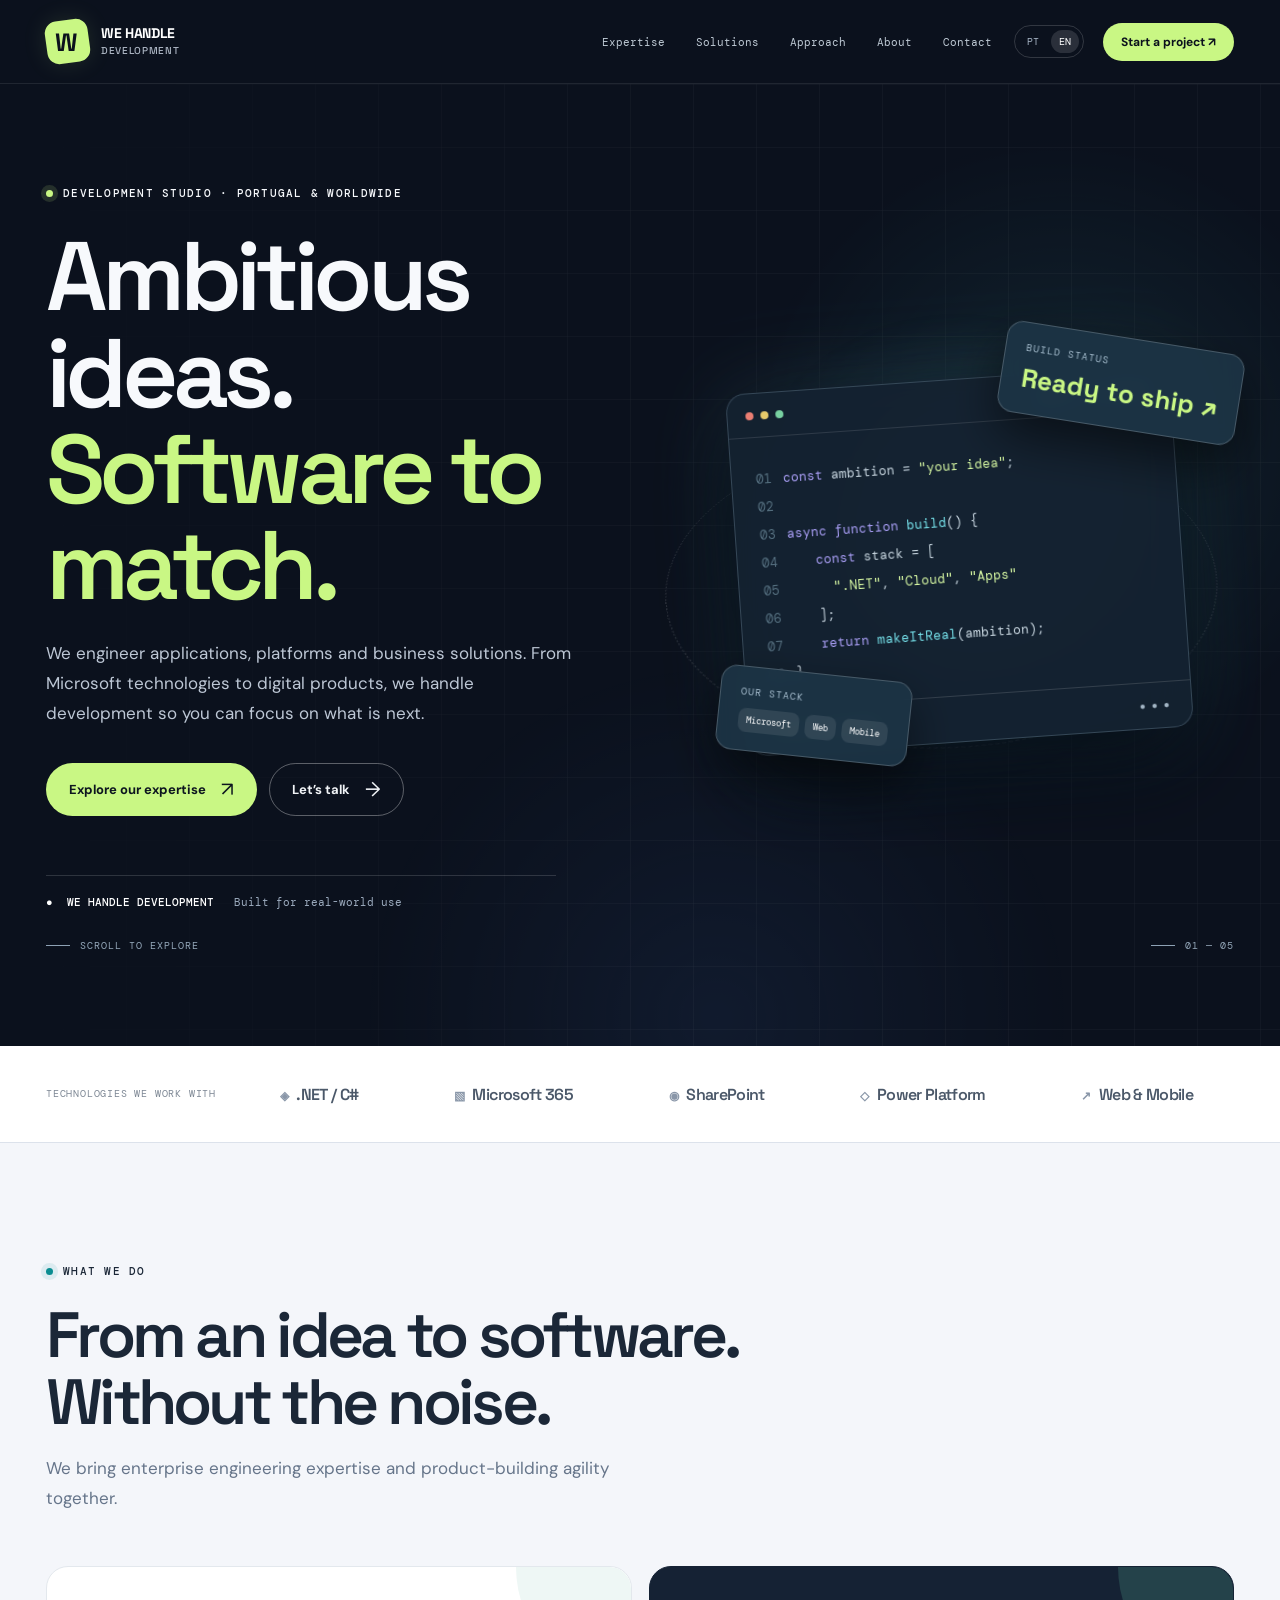
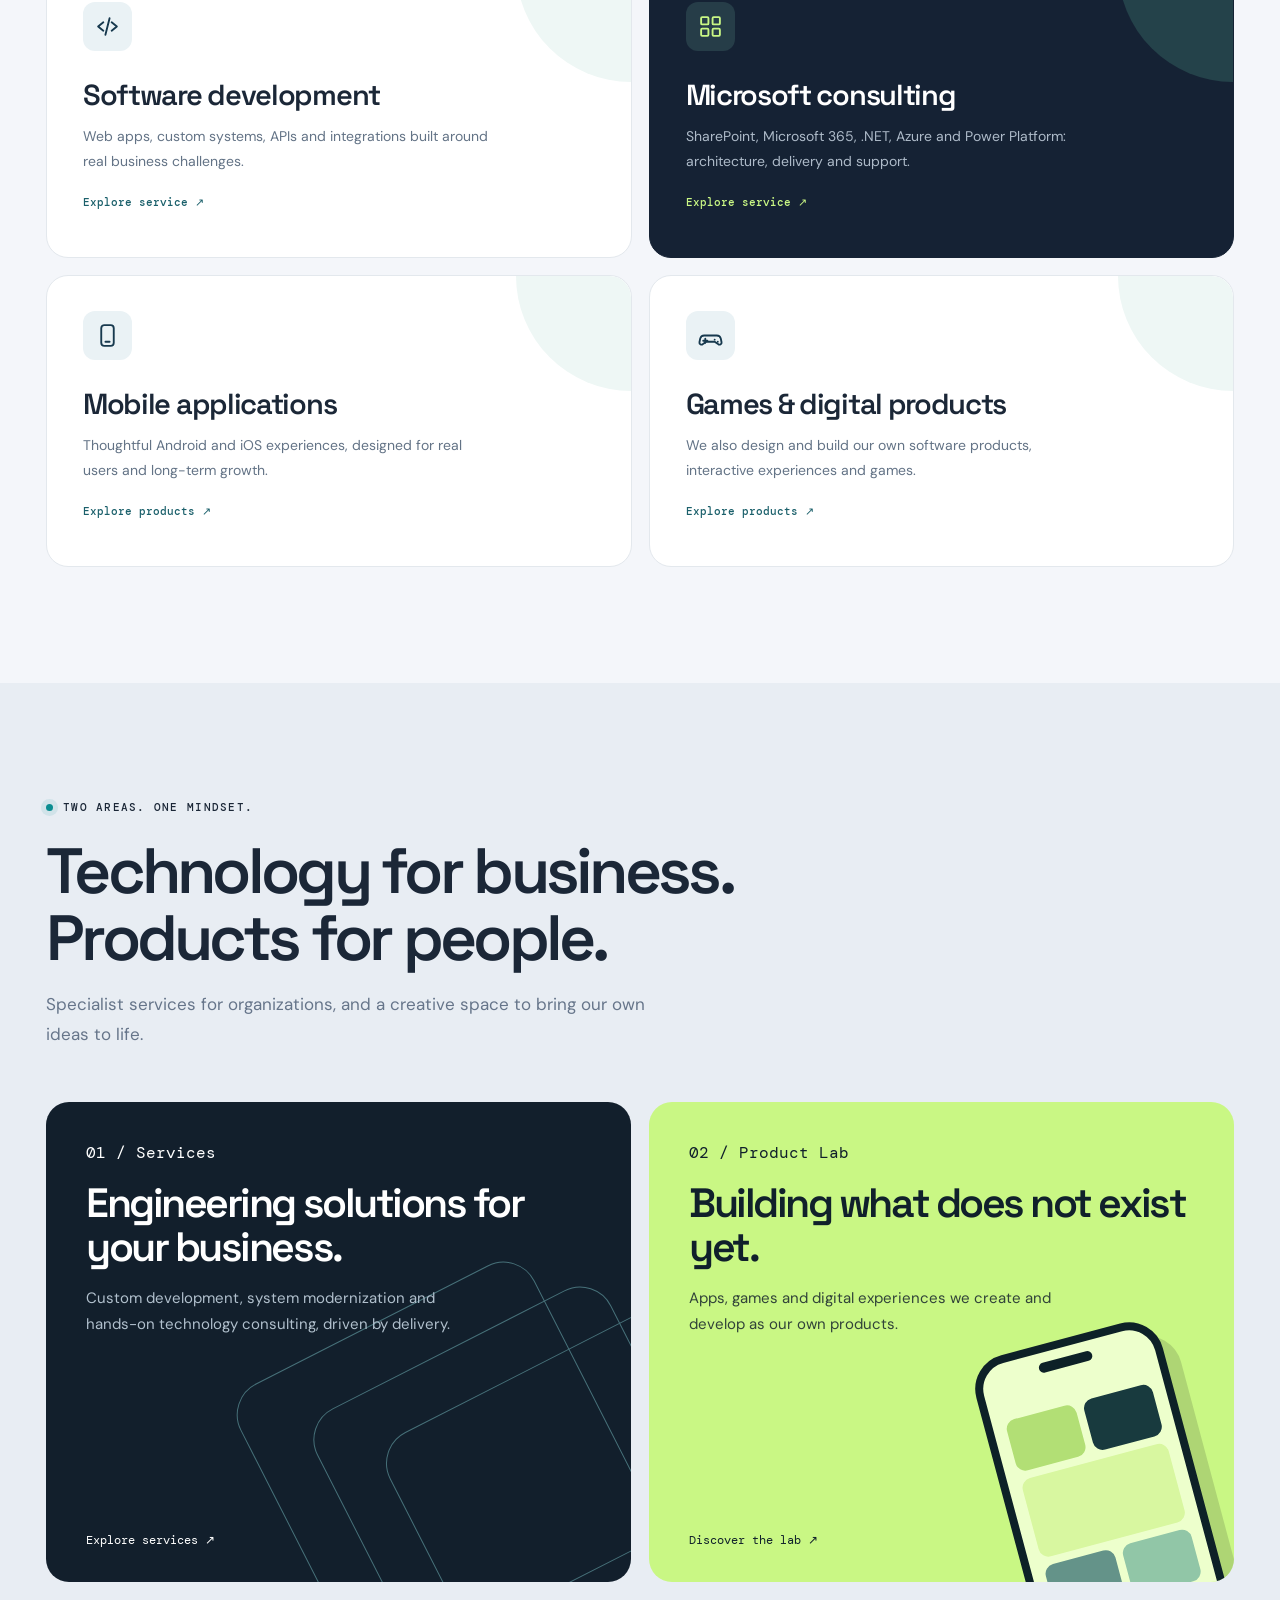
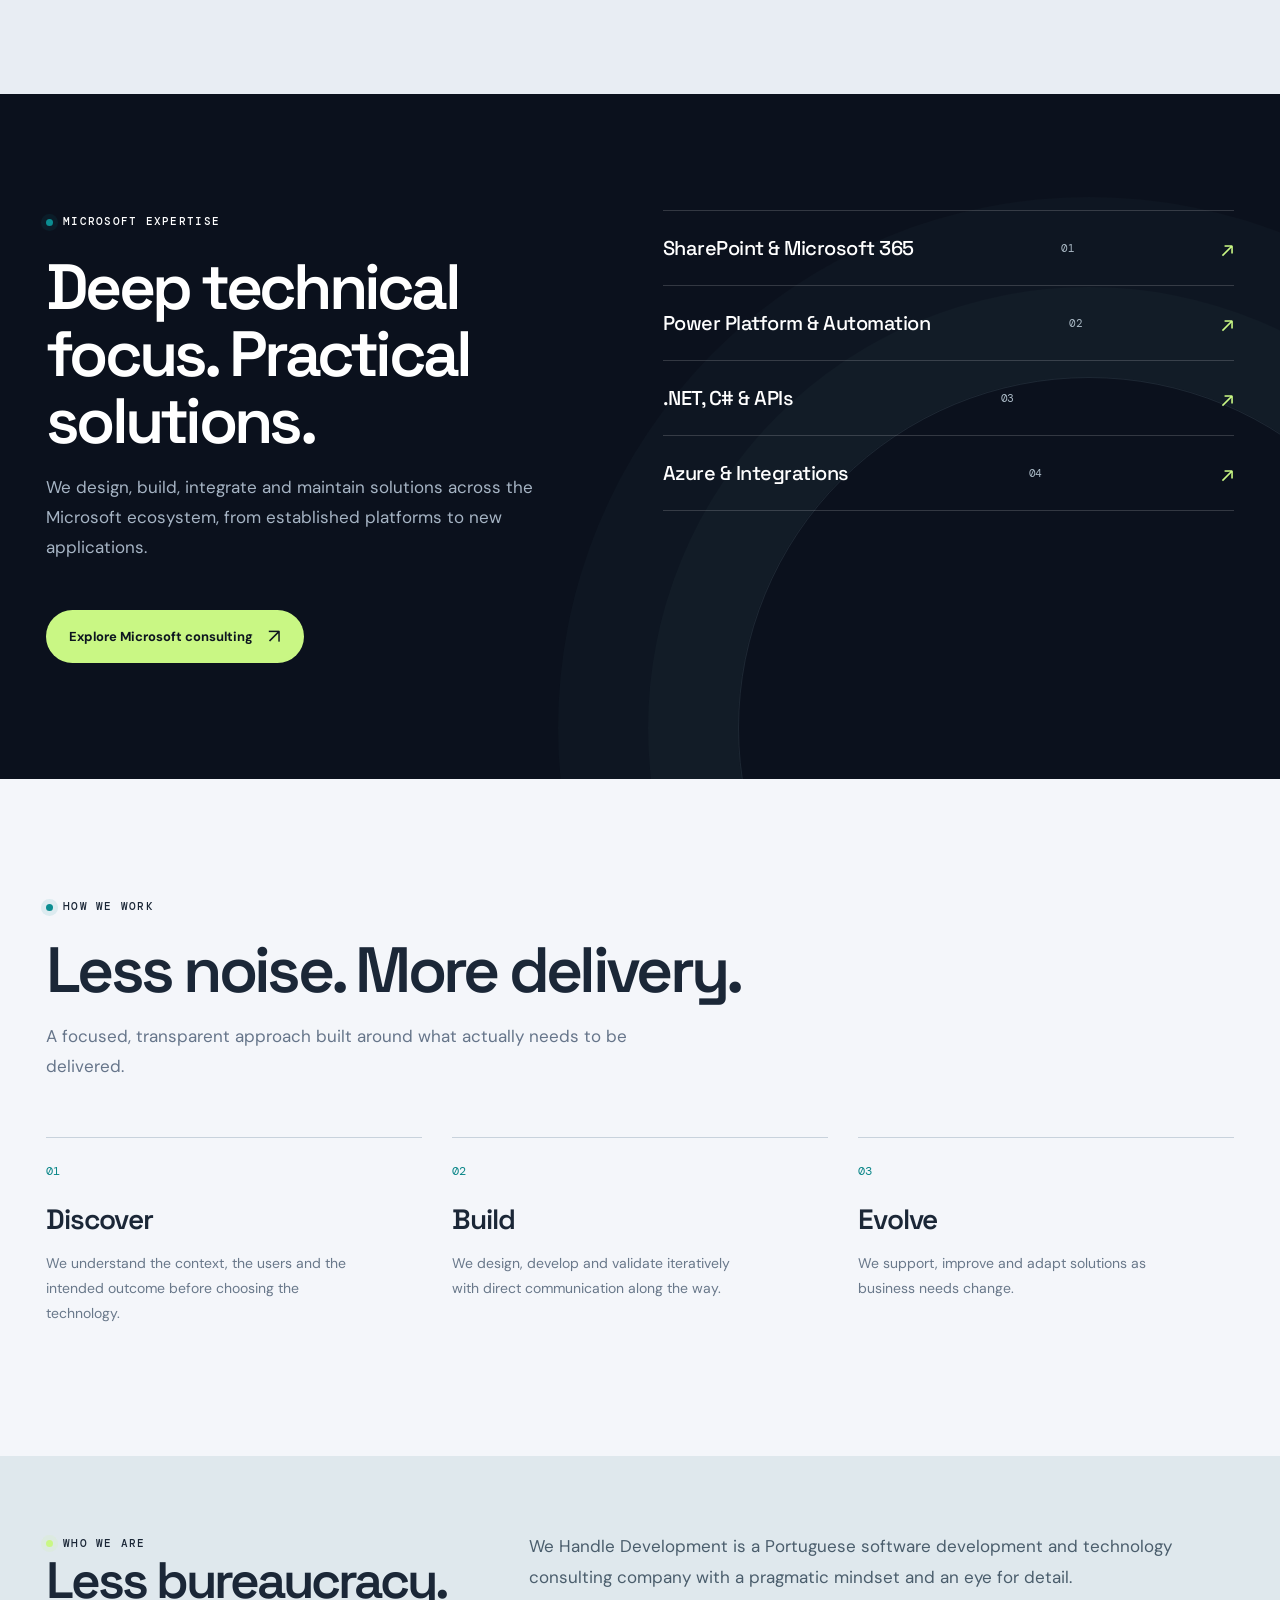
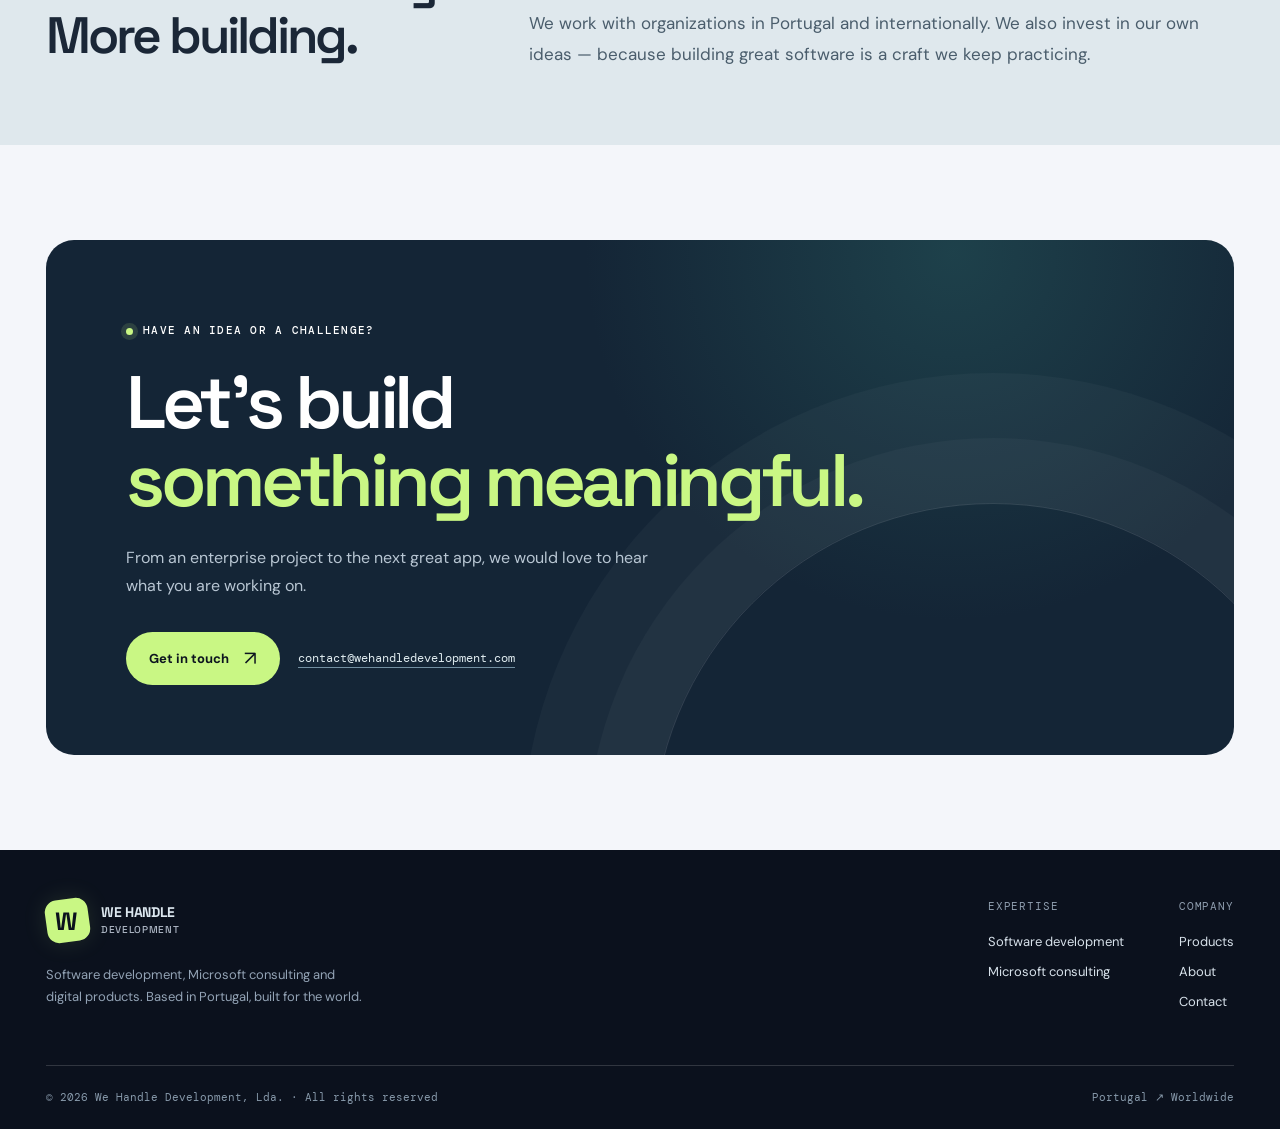
==== en/index.html @ 7e78a0d6 "Publish bilingual We Handle Development website — en/index.html" ====
<!doctype html><html lang="en"><head><meta charset="utf-8"><meta name="viewport" content="width=device-width,initial-scale=1"><meta name="theme-color" content="#0b111d"><meta name="description" content="Custom software development, Microsoft consulting, SharePoint, .NET, Power Platform, mobile applications and digital products. Based in Portugal, working internationally."><meta name="robots" content="index,follow"><title>We Handle Development | Software Engineering &amp; Microsoft Consulting</title><link rel="icon" type="image/svg+xml" href="../assets/img/favicon.svg"><link rel="stylesheet" href="../assets/css/site.css"><script type="application/ld+json">{"@context": "https://schema.org", "@type": "Organization", "name": "We Handle Development", "legalName": "WE HANDLE DEVELOPMENT, LDA", "description": "Software development, Microsoft consulting and digital products. Based in Portugal, built for the world.", "areaServed": ["Portugal", "International"], "knowsAbout": ["Software development", "Microsoft 365", "SharePoint", ".NET", "Power Platform", "Mobile apps"]}</script><script defer src="../assets/js/site.js"></script></head><body><a class="skip-link" href="#main">Skip to content</a><header class="topbar"><div class="wrap"><a class="logo" href="index.html" aria-label="We Handle Development home"><span class="logo-symbol"><b>W</b></span><span class="logo-text"><span>WE HANDLE</span><span>DEVELOPMENT</span></span></a><nav class="nav" id="primary-nav" data-nav aria-label="Main navigation"><a class="nav-link" href="index.html#services">Expertise</a><a class="nav-link" href="index.html#work">Solutions</a><a class="nav-link" href="index.html#approach">Approach</a><a class="nav-link" href="index.html#about">About</a><a class="nav-link" href="index.html#contact">Contact</a></nav><div class="nav-actions"><div class="language" aria-label="Language"><a href="../index.html" lang="pt" hreflang="pt-PT" >PT</a><a href="index.html" lang="en" hreflang="en" class="current" aria-current="page">EN</a></div><a class="nav-cta" href="index.html#contact">Start a project ↗</a><button type="button" class="menu-toggle" data-menu-toggle aria-controls="primary-nav" aria-expanded="false" aria-label="Open navigation"><svg width="20" height="20" viewBox="0 0 24 24" fill="none" stroke="currentColor" stroke-width="2"><path d="M4 7h16M4 12h16M4 17h16"/></svg></button></div></div></header><main id="main"><section class="hero"><div class="wrap"><div class="hero-grid"><div class="hero-copy" data-reveal><span class="eyebrow">Development studio · Portugal &amp; worldwide</span><h1 class="display">Ambitious ideas.<em>Software to match.</em></h1><p class="hero-subtitle">We engineer applications, platforms and business solutions. From Microsoft technologies to digital products, we handle development so you can focus on what is next.</p><div class="hero-actions"><a class="btn btn-primary" href="#services">Explore our expertise <span class="arrow-icon">↗</span></a><a class="btn btn-ghost" href="#contact">Let’s talk <span class="arrow-icon">→</span></a></div><div class="hero-note"><strong>● &nbsp;WE HANDLE DEVELOPMENT</strong><span>Built for real-world use</span></div></div><div class="orbit-art" aria-hidden="true"><div class="orb-ring"></div><div class="orb-ring two"></div><div class="code-panel"><div class="window-top"><i></i><i></i><i></i><span>build / in progress</span></div><div class="code-lines"><div><span class="line-num">01</span><span class="keyword">const</span> ambition = <span class="str">"your idea"</span>;</div><div><span class="line-num">02</span></div><div><span class="line-num">03</span><span class="keyword">async function</span> <span class="fn">build</span>() &#123;</div><div><span class="line-num">04</span><span class="indent"><span class="keyword">const</span> stack = [</span></div><div><span class="line-num">05</span><span class="indent">&nbsp;&nbsp;<span class="str">".NET"</span>, <span class="str">"Cloud"</span>, <span class="str">"Apps"</span></span></div><div><span class="line-num">06</span><span class="indent">];</span></div><div><span class="line-num">07</span><span class="indent"><span class="keyword">return</span> <span class="fn">makeItReal</span>(ambition);</span></div><div><span class="line-num">08</span>&#125;</div></div><div class="window-bottom"><span>Build successful</span><span>● ● ●</span></div></div><div class="floating top"><div class="float-title">BUILD STATUS</div><div class="float-number">Ready to ship ↗</div></div><div class="floating bottom"><div class="float-title">OUR STACK</div><div class="float-pills"><span>Microsoft</span><span>Web</span><span>Mobile</span></div></div></div></div><div class="scroll-hint"><span>SCROLL TO EXPLORE</span><span>01 — 05</span></div></div></section><div class="ticker"><div class="wrap"><span class="ticker-label">Technologies we work with</span><div class="ticker-items"><span class="ticker-item"><small>◈</small>.NET / C#</span><span class="ticker-item"><small>▧</small>Microsoft 365</span><span class="ticker-item"><small>◉</small>SharePoint</span><span class="ticker-item"><small>◇</small>Power Platform</span><span class="ticker-item"><small>↗</small>Web & Mobile</span></div></div></div><section class="section light" id="services"><div class="wrap"><div class="section-heading" data-reveal><span class="eyebrow">What we do</span><h2 class="display">From an idea to software.<br>Without the noise.</h2><p>We bring enterprise engineering expertise and product-building agility together.</p></div><div class="services-grid"><a class="service-card " data-reveal href="services/software-development/index.html"><div class="service-icon"><svg viewBox="0 0 24 24" aria-hidden="true"><polyline points="8 8 3 12 8 16"/><polyline points="16 8 21 12 16 16"/><line x1="14" y1="4" x2="10" y2="20"/></svg></div><h3>Software development</h3><p>Web apps, custom systems, APIs and integrations built around real business challenges.</p><span class="service-more">Explore service ↗</span></a><a class="service-card feature" data-reveal href="services/microsoft-consulting/index.html"><div class="service-icon"><svg viewBox="0 0 24 24" aria-hidden="true"><rect x="3" y="3" width="7" height="7" rx="1"/><rect x="14" y="3" width="7" height="7" rx="1"/><rect x="3" y="14" width="7" height="7" rx="1"/><rect x="14" y="14" width="7" height="7" rx="1"/></svg></div><h3>Microsoft consulting</h3><p>SharePoint, Microsoft 365, .NET, Azure and Power Platform: architecture, delivery and support.</p><span class="service-more">Explore service ↗</span></a><a class="service-card " data-reveal href="products/index.html"><div class="service-icon"><svg viewBox="0 0 24 24" aria-hidden="true"><rect x="6" y="2" width="12" height="20" rx="3"/><line x1="10" y1="18" x2="14" y2="18"/></svg></div><h3>Mobile applications</h3><p>Thoughtful Android and iOS experiences, designed for real users and long-term growth.</p><span class="service-more">Explore products ↗</span></a><a class="service-card " data-reveal href="products/index.html"><div class="service-icon"><svg viewBox="0 0 24 24" aria-hidden="true"><path d="M6 12h12a4 4 0 0 1 3.9 3l.7 3.5a2 2 0 0 1-3 2L16 18H8l-3.6 2.5a2 2 0 0 1-3-2L2.1 15A4 4 0 0 1 6 12Z"/><path d="M7 15v4M5 17h4M16 16h.01M19 18h.01"/></svg></div><h3>Games &amp; digital products</h3><p>We also design and build our own software products, interactive experiences and games.</p><span class="service-more">Explore products ↗</span></a></div></div></section><section class="split-section" id="work"><div class="wrap"><div class="section-heading" data-reveal><span class="eyebrow">Two areas. One mindset.</span><h2 class="display">Technology for business.<br>Products for people.</h2><p>Specialist services for organizations, and a creative space to bring our own ideas to life.</p></div><div class="split-grid"><div class="split-card consult" data-reveal><span class="small-label">01 / Services</span><h3>Engineering solutions for your business.</h3><p>Custom development, system modernization and hands-on technology consulting, driven by delivery.</p><div class="diagram-lines" aria-hidden="true"></div><a class="card-action" href="services/software-development/index.html">Explore services ↗</a></div><div class="split-card product" data-reveal><span class="small-label">02 / Product Lab</span><h3>Building what does not exist yet.</h3><p>Apps, games and digital experiences we create and develop as our own products.</p><div class="phone-mock" aria-hidden="true"><div class="phone-ui"><div></div><div></div><div></div><div></div><div></div></div></div><a class="card-action" href="products/index.html">Discover the lab ↗</a></div></div></div></section><section class="section microsoft"><div class="wrap"><div class="ms-grid"><div class="section-heading" data-reveal><span class="eyebrow">Microsoft expertise</span><h2 class="display">Deep technical focus. Practical solutions.</h2><p>We design, build, integrate and maintain solutions across the Microsoft ecosystem, from established platforms to new applications.</p><a class="btn btn-primary ms-button" href="services/microsoft-consulting/index.html">Explore Microsoft consulting <span class="arrow-icon">↗</span></a></div><div class="ms-stacks" data-reveal><div class="ms-stack"><div>SharePoint &amp; Microsoft 365</div><span>01</span></div><div class="ms-stack"><div>Power Platform &amp; Automation</div><span>02</span></div><div class="ms-stack"><div>.NET, C# &amp; APIs</div><span>03</span></div><div class="ms-stack"><div>Azure &amp; Integrations</div><span>04</span></div></div></div></div></section><section class="section light" id="approach"><div class="wrap"><div class="section-heading" data-reveal><span class="eyebrow">How we work</span><h2 class="display">Less noise. More delivery.</h2><p>A focused, transparent approach built around what actually needs to be delivered.</p></div><div class="process-grid"><div class="process-item" data-reveal><div class="num">01</div><h3>Discover</h3><p>We understand the context, the users and the intended outcome before choosing the technology.</p></div><div class="process-item" data-reveal><div class="num">02</div><h3>Build</h3><p>We design, develop and validate iteratively with direct communication along the way.</p></div><div class="process-item" data-reveal><div class="num">03</div><h3>Evolve</h3><p>We support, improve and adapt solutions as business needs change.</p></div></div></div></section><section class="about-band" id="about"><div class="wrap"><div class="about-grid"><div data-reveal><span class="eyebrow">Who we are</span><h2 class="display">Less bureaucracy.<br>More building.</h2></div><div data-reveal><p>We Handle Development is a Portuguese software development and technology consulting company with a pragmatic mindset and an eye for detail.</p><p>We work with organizations in Portugal and internationally. We also invest in our own ideas — because building great software is a craft we keep practicing.</p></div></div></div></section><section class="contact-section" id="contact"><div class="wrap"><div class="contact-panel" data-reveal><span class="eyebrow">Have an idea or a challenge?</span><h2 class="display">Let's build<br><em>something meaningful.</em></h2><p>From an enterprise project to the next great app, we would love to hear what you are working on.</p><div class="contact-actions"><a class="btn btn-primary" href="mailto:contact@wehandledevelopment.com?subject=We%20Handle%20Development%20-%20Project%20inquiry">Get in touch <span class="arrow-icon">↗</span></a><a class="email-link" href="mailto:contact@wehandledevelopment.com">contact@wehandledevelopment.com</a></div></div></div></section></main><footer><div class="wrap"><div class="footer-top"><div><a class="logo" href="index.html" aria-label="We Handle Development"><span class="logo-symbol"><b>W</b></span><span class="logo-text"><span>WE HANDLE</span><span>DEVELOPMENT</span></span></a><p>Software development, Microsoft consulting and digital products. Based in Portugal, built for the world.</p></div><div class="footer-links"><div><strong>Expertise</strong><a href="services/software-development/index.html">Software development</a><a href="services/microsoft-consulting/index.html">Microsoft consulting</a></div><div><strong>Company</strong><a href="products/index.html">Products</a><a href="index.html#about">About</a><a href="index.html#contact">Contact</a></div></div></div><div class="footer-bottom"><span>© <span data-current-year>2026</span> We Handle Development, Lda. · All rights reserved</span><span>Portugal ↗ Worldwide</span></div></div></footer></body></html>
---- assets/css/site.css ----
@import url('https://fonts.googleapis.com/css2?family=DM+Mono:wght@400;500&family=DM+Sans:wght@400;500;600;700&family=Space+Grotesk:wght@400;500;600;700&display=swap');
:root{--ink:#0b111d;--ink2:#121d2b;--white:#f7f9fc;--paper:#f4f6fa;--text:#1b2737;--muted:#66758a;--lime:#c9f784;--cyan:#70dfec;--border:#dce2eb;--max:1236px}
*{box-sizing:border-box}html{scroll-behavior:smooth;scroll-padding-top:88px}body{margin:0;font-family:'DM Sans',Arial,sans-serif;background:var(--paper);color:var(--text);-webkit-font-smoothing:antialiased}a{color:inherit;text-decoration:none}button{font:inherit}a:focus-visible,button:focus-visible{outline:3px solid #46b8ff;outline-offset:4px}::selection{background:#c9f784;color:#0b111d}.wrap{width:min(var(--max),calc(100% - 92px));margin:auto}.display{font-family:'Space Grotesk',Arial,sans-serif;letter-spacing:-.058em;font-weight:600}.mono,.eyebrow,.tag,.nav-link,.small-label{font-family:'DM Mono',monospace}.eyebrow{display:inline-flex;align-items:center;gap:10px;font-size:11px;font-weight:500;line-height:1.6;letter-spacing:.115em;text-transform:uppercase}.eyebrow::before{content:"";width:7px;height:7px;flex:none;background:var(--lime);border-radius:100%;box-shadow:0 0 0 5px #c9f78422}.section-heading .eyebrow::before,.light .eyebrow::before{background:#0b8d91;box-shadow:0 0 0 5px #0b8d911a}.section-heading{max-width:710px}.section-heading h2{font-size:clamp(38px,5vw,68px);line-height:1.05;margin:21px 0 18px}.section-heading p{line-height:1.75;color:var(--muted);font-size:17px;max-width:600px}.topbar{position:relative;z-index:50;background:var(--ink);color:#fff;border-bottom:1px solid #ffffff16}.topbar .wrap{height:83px;display:flex;align-items:center;justify-content:space-between;gap:22px}.logo{display:flex;align-items:center;gap:12px;flex-shrink:0}.logo-symbol{display:grid;place-items:center;width:43px;height:43px;background:var(--lime);color:var(--ink);border-radius:12px;transform:rotate(-8deg);font:700 25px 'Space Grotesk',sans-serif;letter-spacing:-.15em;padding-right:6px;box-shadow:0 0 24px #c9f7841e}.logo-symbol b{transform:rotate(8deg)}.logo-text{font-family:'Space Grotesk',sans-serif;font-size:14px;line-height:1.07;letter-spacing:-.025em;font-weight:700;display:flex;flex-direction:column}.logo-text span:last-child{color:#aab3c1;font-weight:500;letter-spacing:.065em;font-size:10px;margin-top:5px}.nav{display:flex;align-items:center;gap:31px;margin-left:auto}.nav-link{font-size:11px;color:#bec9d4;transition:color .2s}.nav-link:hover{color:#fff}.nav-actions{display:flex;align-items:center;gap:19px}.language{display:flex;align-items:center;gap:4px;border:1px solid #ffffff29;padding:4px;border-radius:100px;font:10px 'DM Mono',monospace}.language a{padding:5px 8px;border-radius:100px;color:#a8b6c7}.language a.current{background:#ffffff21;color:#fff}.nav-cta{padding:11px 18px;color:var(--ink);background:var(--lime);border-radius:100px;font-size:12px;font-weight:700;white-space:nowrap}.menu-toggle{display:none;background:transparent;border:1px solid #ffffff50;color:white;border-radius:9px;padding:9px 11px;cursor:pointer}.menu-toggle svg{display:block}.hero{position:relative;overflow:hidden;background:var(--ink);color:var(--white);min-height:660px;padding:91px 0 94px}.hero::before{content:"";position:absolute;inset:0;opacity:.34;pointer-events:none;background:radial-gradient(circle at 83% 38%,#368d9275,transparent 26%),radial-gradient(circle at 56% 97%,#28427194,transparent 30%)}.hero::after{content:"";position:absolute;inset:0;opacity:.09;background-image:linear-gradient(#ffffff55 1px,transparent 1px),linear-gradient(90deg,#ffffff55 1px,transparent 1px);background-size:63px 63px;mask-image:linear-gradient(90deg,transparent,black 52%)}.hero .wrap{position:relative;z-index:2}.hero-grid{display:grid;grid-template-columns:1.1fr .9fr;gap:42px;align-items:center}.hero-copy{padding-top:6px}.hero h1{font-size:clamp(60px,7.6vw,108px);line-height:.99;margin:26px 0 26px;max-width:800px}.hero h1 em{font-style:normal;color:var(--lime);display:block}.hero-subtitle{color:#bdc7d5;font-size:17px;max-width:530px;line-height:1.75;margin:0 0 34px}.hero-actions{display:flex;gap:12px;align-items:center;flex-wrap:wrap}.btn{display:inline-flex;justify-content:center;align-items:center;gap:15px;border-radius:50px;font-weight:700;font-size:13px;padding:17px 22px;transition:transform .25s,background .25s;border:1px solid transparent}.btn:hover{transform:translateY(-3px)}.btn-primary{background:var(--lime);color:#0d151f}.btn-primary:hover{background:#e0ffa9}.btn-ghost{border-color:#ffffff55;color:#f1f4f7}.btn-ghost:hover{background:#ffffff14}.btn-dark{background:var(--ink);color:white}.btn-outline{border-color:#d0d8e0}.arrow-icon{font-size:20px;line-height:0;font-weight:400}.hero-note{display:flex;gap:20px;align-items:center;margin-top:59px;padding-top:18px;border-top:1px solid #ffffff25;max-width:510px;color:#9eadc0;font:11px 'DM Mono',monospace;line-height:1.5}.hero-note strong{font-size:11px;color:white;font-weight:500}.orbit-art{height:500px;position:relative;perspective:800px}.orbit-art::before{content:"";position:absolute;width:480px;height:480px;border-radius:50%;left:0;top:15px;background:radial-gradient(circle at center,#2e657c4d,transparent 68%);filter:blur(8px)}.orb-ring{position:absolute;border:1px solid #ffffff25;border-radius:50%;width:400px;height:400px;top:48px;left:25px;transform:rotateX(57deg) rotate(22deg)}.orb-ring.two{width:530px;height:530px;left:-39px;top:-11px;border-style:dashed;border-color:#ffffff22;transform:rotateX(57deg) rotate(-22deg)}.code-panel{position:absolute;top:86px;left:19px;width:min(445px,95%);border-radius:19px;background:#142231eF;border:1px solid #80a0b44d;box-shadow:0 32px 90px #020a12d6,0 0 90px #4a7c884a;transform:rotate(-4deg);backdrop-filter:blur(18px);overflow:hidden}.window-top{display:flex;align-items:center;gap:7px;padding:15px 18px;border-bottom:1px solid #ffffff1d}.window-top i{display:block;width:8px;height:8px;border-radius:50%;background:#eb7e72}.window-top i:nth-child(2){background:#e6ca6b}.window-top i:nth-child(3){background:#78d1a1}.window-top span{margin-left:auto;font:10px 'DM Mono',monospace;color:#90a3b4}.code-lines{font:13px/2.15 'DM Mono',monospace;padding:28px 24px 19px;color:#c8d6e0}.code-lines .line-num{color:#557080;display:inline-block;width:27px}.code-lines .keyword{color:#aa9ff7}.code-lines .str{color:#d7f8a3}.code-lines .fn{color:#75e0e9}.code-lines .indent{padding-left:27px}.window-bottom{display:flex;justify-content:space-between;align-items:center;border-top:1px solid #ffffff22;padding:16px 22px;font:10px 'DM Mono',monospace;color:#a2b5c4}.window-bottom span:first-child{color:#b6ef8b}.window-bottom span:first-child::before{content:"●";padding-right:8px}.floating{position:absolute;border:1px solid #ffffff31;background:#1c3445eb;box-shadow:0 22px 50px #0008;backdrop-filter:blur(10px);color:white;border-radius:16px}.floating.top{right:-7px;top:44px;padding:18px 20px;transform:rotate(9deg)}.floating.bottom{left:0;bottom:35px;padding:18px 20px;transform:rotate(6deg)}.float-title{font:10px 'DM Mono',monospace;color:#a4bbcc;text-transform:uppercase;letter-spacing:.1em}.float-number{font:700 26px 'Space Grotesk',sans-serif;margin-top:7px;white-space:nowrap}.floating.top .float-number{color:var(--lime)}.float-pills{display:flex;gap:6px;margin-top:10px}.float-pills span{font:9px 'DM Mono',monospace;padding:6px 8px;border-radius:8px;background:#ffffff17}.scroll-hint{display:flex;justify-content:space-between;align-items:center;font:10px 'DM Mono',monospace;color:#95a8ba;letter-spacing:.1em;margin-top:29px}.scroll-hint span{display:flex;align-items:center;gap:10px}.scroll-hint span:before{content:"";display:block;width:24px;height:1px;background:#8ea2b5}.ticker{border-bottom:1px solid var(--border);background:#fff}.ticker .wrap{display:flex;align-items:center;gap:23px;min-height:96px}.ticker-label{font:10px 'DM Mono',monospace;letter-spacing:.08em;color:#7e8895;text-transform:uppercase;max-width:170px;line-height:1.6}.ticker-items{display:flex;align-items:center;justify-content:space-around;flex:1;gap:14px;flex-wrap:wrap}.ticker-item{font:600 16px 'Space Grotesk',sans-serif;color:#4b5869;white-space:nowrap;letter-spacing:-.04em}.ticker-item small{color:#8996a8;margin-right:8px;font-family:'DM Mono',monospace;font-size:12px}.section{padding:116px 0}.section.light{background:var(--paper)}.services-grid{display:grid;grid-template-columns:repeat(2,minmax(0,1fr));gap:17px;margin-top:53px}.service-card{display:block;position:relative;padding:35px 36px 32px;min-height:292px;background:#fff;border:1px solid #e3e8ed;border-radius:22px;transition:transform .25s,border-color .25s,box-shadow .25s;overflow:hidden}.service-card:hover{transform:translateY(-6px);border-color:#a8c8c6;box-shadow:0 20px 40px #1c34410d}.service-card:before{content:"";position:absolute;top:0;right:0;width:115px;height:115px;border-radius:0 22px 0 120px;background:#eef7f5;transition:background .25s}.service-card:hover:before{background:#dff3db}.service-card .service-icon{position:relative;z-index:2;width:49px;height:49px;border-radius:12px;background:#eaf2f5;display:grid;place-items:center}.service-card .service-icon svg{width:25px;height:25px;stroke:#17394e;stroke-width:1.8;fill:none;stroke-linecap:round;stroke-linejoin:round}.service-card h3{position:relative;font:600 29px/1.18 'Space Grotesk',sans-serif;letter-spacing:-.045em;margin:27px 0 11px;max-width:330px}.service-card p{position:relative;font-size:14px;line-height:1.8;color:#637386;max-width:410px;margin:0 0 21px}.service-card .service-more{font:500 11px 'DM Mono',monospace;color:#1b606b;display:flex;align-items:center;gap:7px}.service-card.feature{background:#152234;color:white;border-color:#152234}.service-card.feature::before{background:#24424a}.service-card.feature .service-icon{background:#263d48}.service-card.feature .service-icon svg{stroke:var(--lime)}.service-card.feature p{color:#aebbc9}.service-card.feature .service-more{color:var(--lime)}.split-section{background:#e8edf3;padding:112px 0}.split-grid{display:grid;grid-template-columns:1fr 1fr;gap:18px;margin-top:52px}.split-card{overflow:hidden;min-height:480px;border-radius:23px;padding:40px;position:relative}.split-card h3{font:600 clamp(32px,3.2vw,45px)/1.09 'Space Grotesk',sans-serif;letter-spacing:-.06em;margin:18px 0 12px;position:relative;z-index:2}.split-card p{font-size:15px;line-height:1.75;max-width:390px;position:relative;z-index:2}.split-card .card-action{position:absolute;z-index:4;bottom:34px;left:40px;font:12px 'DM Mono',monospace;display:flex;gap:12px;align-items:center}.split-card.consult{background:#121f2c;color:white}.split-card.consult p{color:#b1c0cd}.split-card.product{background:#c9f784;color:#10202b}.split-card.product p{color:#314339}.diagram-lines{position:absolute;bottom:-70px;right:-55px;opacity:.64;width:330px;height:320px;border:1px solid #649ea4;border-radius:35px;transform:rotate(-27deg)}.diagram-lines::before,.diagram-lines::after{content:"";position:absolute;border:1px solid #649ea4;border-radius:35px;width:100%;height:100%;transform:translate(-58px,-58px)}.diagram-lines::after{transform:translate(53px,53px)}.phone-mock{position:absolute;width:193px;height:316px;bottom:-68px;right:36px;transform:rotate(-15deg);border:8px solid #0d2127;border-radius:35px;background:#edffcc;box-shadow:14px 18px 0 #819d5b61;overflow:hidden}.phone-mock::before{content:"";position:absolute;top:10px;left:60px;background:#0d2127;width:55px;height:10px;border-radius:20px}.phone-ui{display:grid;grid-template-columns:1fr 1fr;gap:8px;padding:57px 13px 13px}.phone-ui div{height:53px;border-radius:10px;background:#b2df75}.phone-ui div:nth-child(2){background:#183a3e}.phone-ui div:nth-child(3){background:#d8f7a0;grid-column:span 2;height:81px}.phone-ui div:nth-child(4){background:#649389}.phone-ui div:nth-child(5){background:#91c6a7}.microsoft{background:var(--ink);color:white;position:relative;overflow:hidden}.microsoft:before{content:"";position:absolute;right:-160px;bottom:-300px;width:700px;height:700px;border:1px solid #536e7740;border-radius:50%;box-shadow:0 0 0 90px #536e7710,0 0 0 180px #536e770d}.microsoft .wrap{position:relative}.ms-grid{display:grid;grid-template-columns:.95fr 1.05fr;gap:100px;align-items:start}.ms-grid .section-heading p{color:#a6b4c4}.ms-grid h2{margin-top:23px}.ms-stacks{border-top:1px solid #ffffff2a}.ms-stack{display:flex;align-items:center;justify-content:space-between;gap:15px;padding:23px 0;border-bottom:1px solid #ffffff2a;font:500 20px 'Space Grotesk',sans-serif;letter-spacing:-.025em}.ms-stack span{font:11px 'DM Mono',monospace;color:#aab9c5}.ms-stack::after{content:'↗';color:var(--lime);font:22px 'Space Grotesk',sans-serif}.ms-button{margin-top:30px}.process-grid{display:grid;grid-template-columns:repeat(3,1fr);gap:30px;margin-top:55px}.process-item{border-top:1px solid #c8d2dc;padding-top:25px}.process-item .num{color:#0a8688;font:12px 'DM Mono',monospace}.process-item h3{font:600 28px 'Space Grotesk',sans-serif;letter-spacing:-.04em;margin:22px 0 11px}.process-item p{font-size:14px;color:#69788a;line-height:1.8;max-width:300px}.about-band{padding:75px 0;background:#dfe8ed}.about-grid{display:grid;grid-template-columns:.75fr 1.25fr;gap:60px;align-items:start}.about-grid h2{font-size:clamp(37px,4vw,57px);line-height:1.09;margin:0}.about-grid p{font-size:17px;color:#4a5d6c;line-height:1.8;margin:0}.about-grid p+p{margin-top:16px}.contact-section{background:var(--paper);padding:95px 0}.contact-panel{position:relative;overflow:hidden;padding:79px 80px 70px;background:#142536;border-radius:28px;color:white}.contact-panel::before{content:"";position:absolute;right:-10%;top:-75%;width:800px;height:800px;border-radius:50%;background:radial-gradient(circle,#2a646570,transparent 65%);pointer-events:none}.contact-panel::after{content:"";position:absolute;right:-100px;bottom:-430px;width:680px;height:680px;border:1px solid #ffffff20;border-radius:50%;box-shadow:0 0 0 65px #ffffff08,0 0 0 130px #ffffff08}.contact-panel>*{position:relative;z-index:2}.contact-panel h2{font-size:clamp(48px,5.8vw,75px);line-height:1.05;max-width:800px;margin:24px 0}.contact-panel h2 em{font-style:normal;color:var(--lime)}.contact-panel p{color:#b8c6d3;max-width:540px;line-height:1.75;font-size:16px}.contact-panel .contact-actions{display:flex;flex-wrap:wrap;gap:18px;align-items:center;margin-top:32px}.email-link{color:#e0ecf0;text-decoration:underline;text-underline-offset:5px;text-decoration-color:#728fa1;font:12px 'DM Mono',monospace;word-break:break-all}footer{background:#0b111d;color:#dce7ef;padding:49px 0 25px}.footer-top{display:flex;justify-content:space-between;align-items:start;gap:32px;border-bottom:1px solid #ffffff28;padding-bottom:44px}.footer-top p{max-width:325px;color:#93a3b5;line-height:1.7;font-size:13px;margin-top:22px}.footer-links{display:flex;gap:55px}.footer-links div{display:flex;flex-direction:column;gap:13px}.footer-links strong{font:11px 'DM Mono',monospace;color:#8f9eaf;text-transform:uppercase;letter-spacing:.08em;margin-bottom:7px}.footer-links a{font-size:13px;color:#d8e2eb}.footer-links a:hover{color:var(--lime)}.footer-bottom{padding-top:24px;display:flex;justify-content:space-between;gap:20px;font:11px 'DM Mono',monospace;color:#8799aa}.inner-hero{background:var(--ink);color:white;padding:101px 0 95px;position:relative;overflow:hidden}.inner-hero::before{content:"";width:740px;height:740px;position:absolute;right:-280px;top:-280px;background:radial-gradient(circle,#2f67754e,transparent 65%)}.inner-hero .wrap{position:relative}.inner-hero h1{font-size:clamp(54px,6vw,83px);line-height:1.05;margin:25px 0 20px;max-width:940px}.inner-hero h1 em{font-style:normal;color:var(--lime)}.inner-hero p{max-width:730px;color:#b5c4d0;font-size:18px;line-height:1.8}.inner-hero .breadcrumb{font:11px 'DM Mono',monospace;color:#8299ab;display:flex;gap:12px}.inner-hero .breadcrumb a:hover{color:white}.detail-section{padding:110px 0}.detail-grid{display:grid;grid-template-columns:.75fr 1.25fr;gap:80px}.detail-grid h2{font-size:clamp(36px,4.1vw,58px);line-height:1.07;margin:22px 0}.detail-copy p{font-size:17px;color:#5a6a7a;line-height:1.8}.deliverables{display:grid;grid-template-columns:1fr 1fr;gap:16px;margin-top:35px}.deliverable{background:white;border:1px solid #e2e8ee;padding:28px;border-radius:16px}.deliverable h3{font:600 21px 'Space Grotesk',sans-serif;letter-spacing:-.04em}.deliverable p{font-size:13px;color:#617285;line-height:1.75}.deliverable .dnum{color:#168989;font:11px 'DM Mono',monospace}.product-page-grid{display:grid;grid-template-columns:1fr 1fr;gap:20px;margin-top:46px}.product-block{min-height:345px;border-radius:23px;background:#182d3a;color:white;padding:36px;position:relative;overflow:hidden}.product-block:nth-child(2){background:#c9f784;color:#17252b}.product-block .label-pill{display:inline-flex;padding:9px 13px;border:1px solid currentColor;border-radius:100px;font:10px 'DM Mono',monospace;opacity:.8}.product-block h3{font:600 37px 'Space Grotesk',sans-serif;letter-spacing:-.05em;margin-top:51px;max-width:310px}.product-block p{font-size:14px;line-height:1.7;max-width:320px;opacity:.77}.product-block .decoration{position:absolute;right:-80px;bottom:-100px;width:300px;height:300px;border:1px solid currentColor;opacity:.2;border-radius:50%;box-shadow:0 0 0 45px currentColor,0 0 0 85px currentColor;mix-blend-mode:overlay}.note-card{background:white;border:1px solid #dce4ea;border-radius:15px;padding:23px 27px;margin-top:28px;color:#677889;font-size:13px;line-height:1.7}.skip-link{position:absolute;left:12px;top:-55px;background:var(--lime);color:var(--ink);padding:10px;z-index:100}.skip-link:focus{top:12px}[data-reveal]{opacity:1;transform:none}.js [data-reveal]{opacity:0;transform:translateY(23px);transition:opacity .65s ease,transform .65s ease}.js [data-reveal].revealed{opacity:1;transform:translateY(0)}@media(prefers-reduced-motion:reduce){html{scroll-behavior:auto}*,*:before,*:after{transition:none!important;animation:none!important}.js [data-reveal]{opacity:1;transform:none}}
@media(max-width:1100px){.nav{gap:16px}.nav-link{font-size:10px}.nav-actions{gap:11px}.hero-grid{grid-template-columns:1fr 0.86fr;gap:16px}.hero h1{font-size:clamp(60px,7vw,88px)}.orb-ring{left:-30px}.floating.top{right:-8px}.code-panel{left:0}.ms-grid{gap:58px}}
@media(max-width:850px){.wrap{width:min(var(--max),calc(100% - 48px))}.topbar .wrap{height:72px}.menu-toggle{display:block}.nav{position:absolute;top:72px;left:0;right:0;background:#142231;border-top:1px solid #ffffff24;padding:16px 24px 23px;display:none;flex-direction:column;align-items:stretch;gap:0}.nav.open{display:flex}.nav-link{padding:15px 0;font-size:12px;border-bottom:1px solid #ffffff16}.nav-actions{margin-left:auto}.nav-cta{display:none}.hero{padding:68px 0}.hero-grid{grid-template-columns:1fr}.hero-copy{max-width:690px}.hero h1{font-size:clamp(64px,9vw,94px)}.orbit-art{height:450px;max-width:560px;margin:0 auto;width:100%}.hero-note{margin-top:36px}.ticker .wrap{padding:24px 0;flex-direction:column;gap:13px}.ticker-label{text-align:center}.section{padding:80px 0}.split-section{padding:80px 0}.ms-grid,.detail-grid{grid-template-columns:1fr;gap:32px}.microsoft{padding:85px 0}.about-grid{grid-template-columns:1fr;gap:22px}.contact-panel{padding:58px 42px}.footer-links{gap:34px}}
@media(max-width:590px){.wrap{width:calc(100% - 36px)}.topbar .wrap{gap:8px}.logo-symbol{height:38px;width:38px}.logo-text{font-size:12px}.logo-text span:last-child{font-size:9px}.language{font-size:9px}.language a{padding:4px 7px}.hero{padding:59px 0 44px}.hero h1{font-size:clamp(52px,12vw,75px);line-height:1.02;margin:22px 0}.hero-subtitle{font-size:15px}.hero-actions .btn{width:100%}.hero-note{font-size:10px;flex-wrap:wrap;gap:6px 20px}.orbit-art{height:356px}.code-panel{top:49px;left:0;width:91%;transform:rotate(-3deg)}.code-lines{font-size:10px;line-height:2;padding:20px 13px}.floating.top{right:-5px;top:12px;padding:12px;transform:rotate(6deg)}.floating.bottom{bottom:0;left:4px;padding:12px}.float-number{font-size:19px}.orb-ring{width:270px;height:270px}.orb-ring.two{width:370px;height:370px}.scroll-hint{margin-top:10px}.ticker-items{justify-content:center;gap:12px 22px}.ticker-item{font-size:13px}.section{padding:70px 0}.section-heading h2{font-size:40px}.section-heading p{font-size:15px}.services-grid,.split-grid,.process-grid,.product-page-grid,.deliverables{grid-template-columns:1fr}.services-grid{margin-top:32px}.service-card{padding:29px;min-height:265px}.split-section{padding:70px 0}.split-grid{margin-top:30px}.split-card{min-height:405px;padding:31px}.split-card .card-action{left:31px}.phone-mock{right:8px;width:145px;height:265px}.microsoft{padding:70px 0}.ms-stack{font-size:16px}.process-grid{gap:18px;margin-top:35px}.process-item h3{margin:16px 0 6px}.about-band{padding:60px 0}.about-grid p{font-size:15px}.contact-section{padding:55px 0}.contact-panel{padding:44px 27px;border-radius:18px}.contact-panel h2{font-size:44px}.contact-panel .btn{width:100%}.footer-top,.footer-bottom{flex-direction:column}.footer-links{display:grid;grid-template-columns:1fr 1fr;gap:35px;width:100%}.inner-hero{padding:75px 0}.inner-hero h1{font-size:49px}.inner-hero p{font-size:16px}.detail-section{padding:69px 0}.product-block{min-height:310px}}
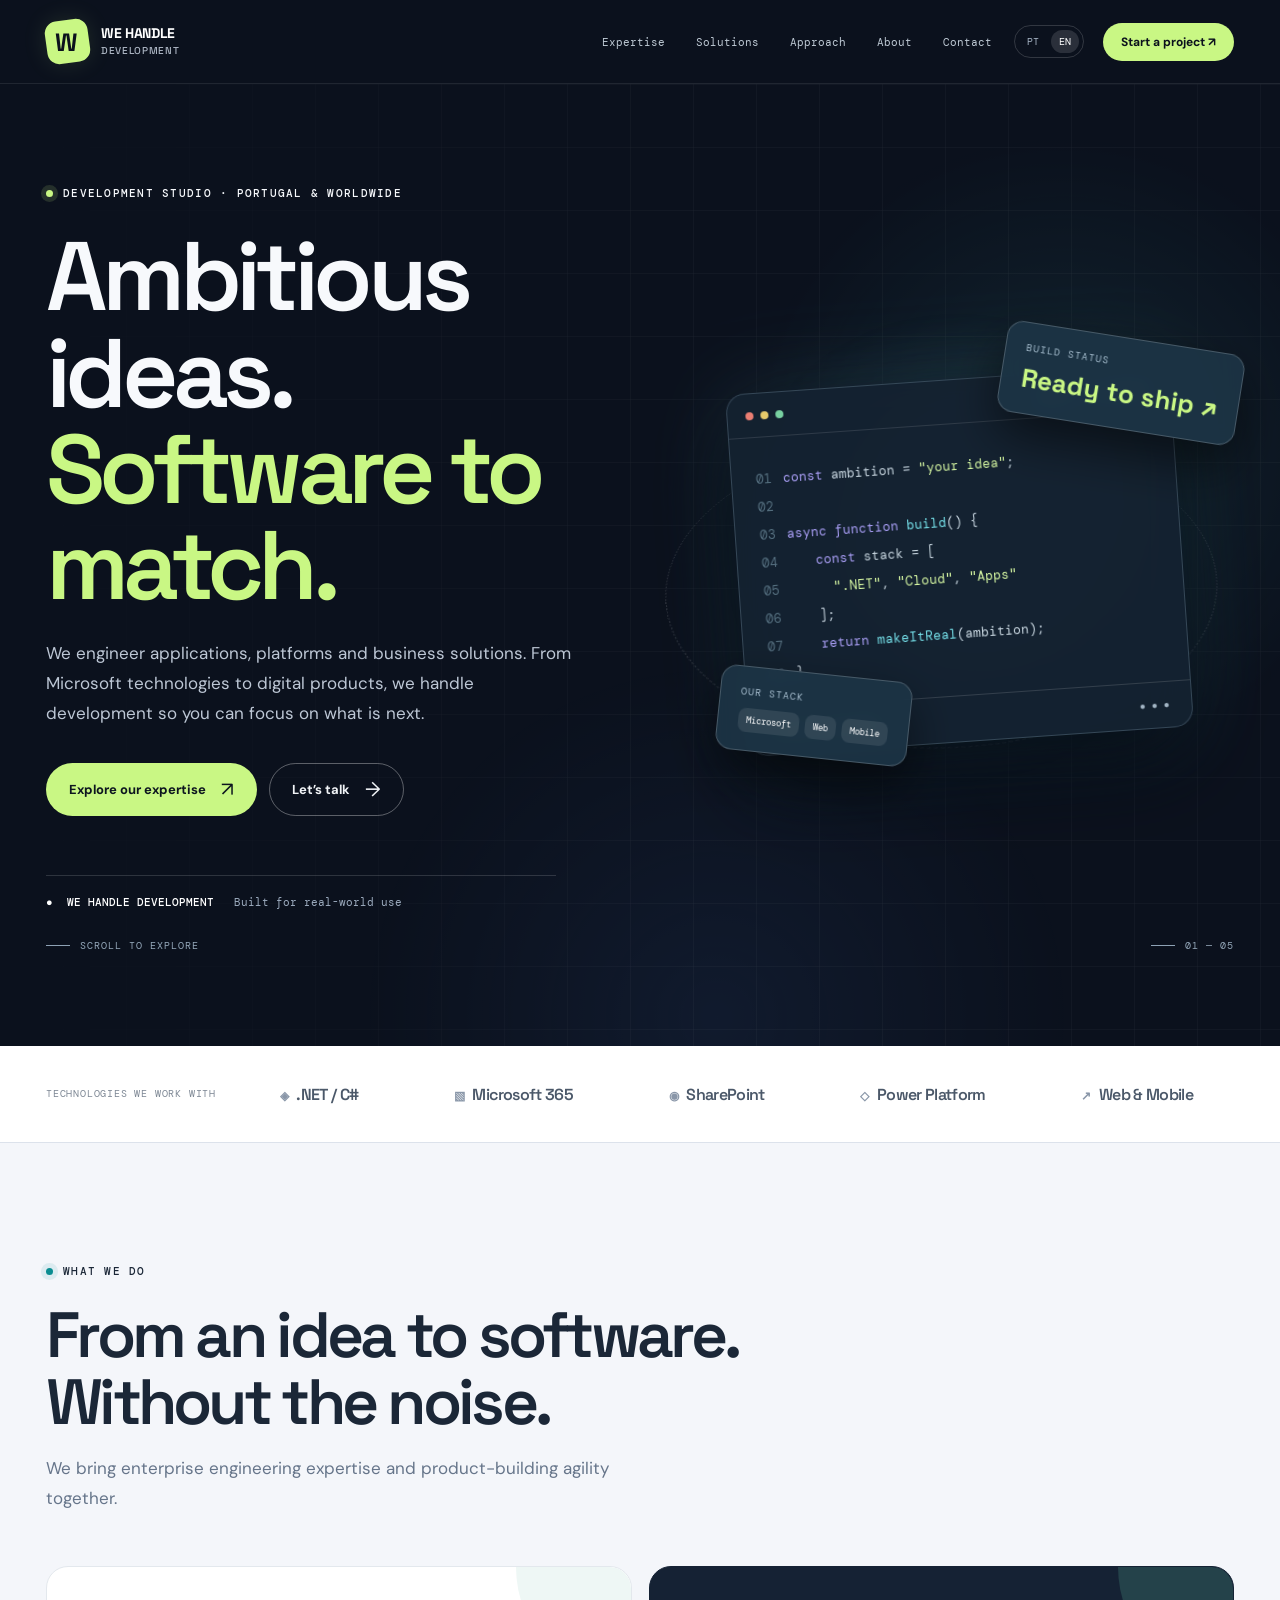
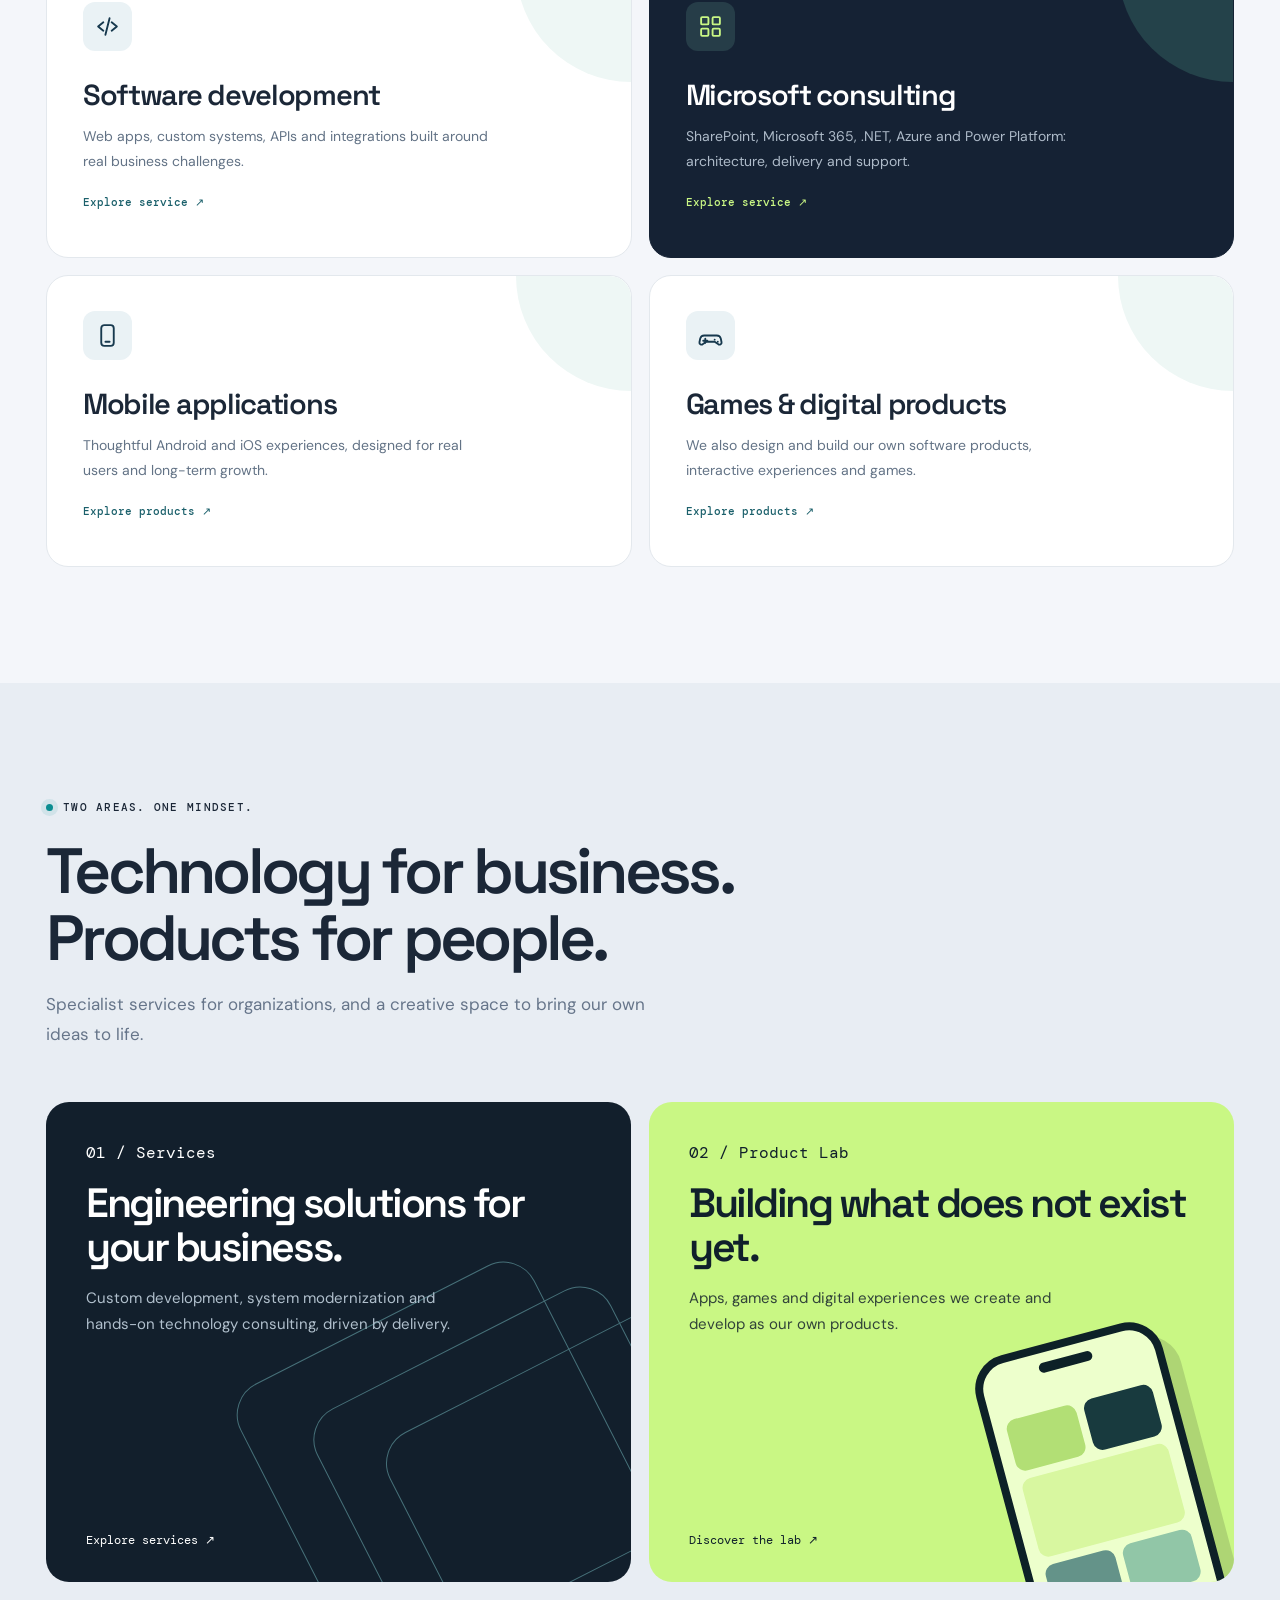
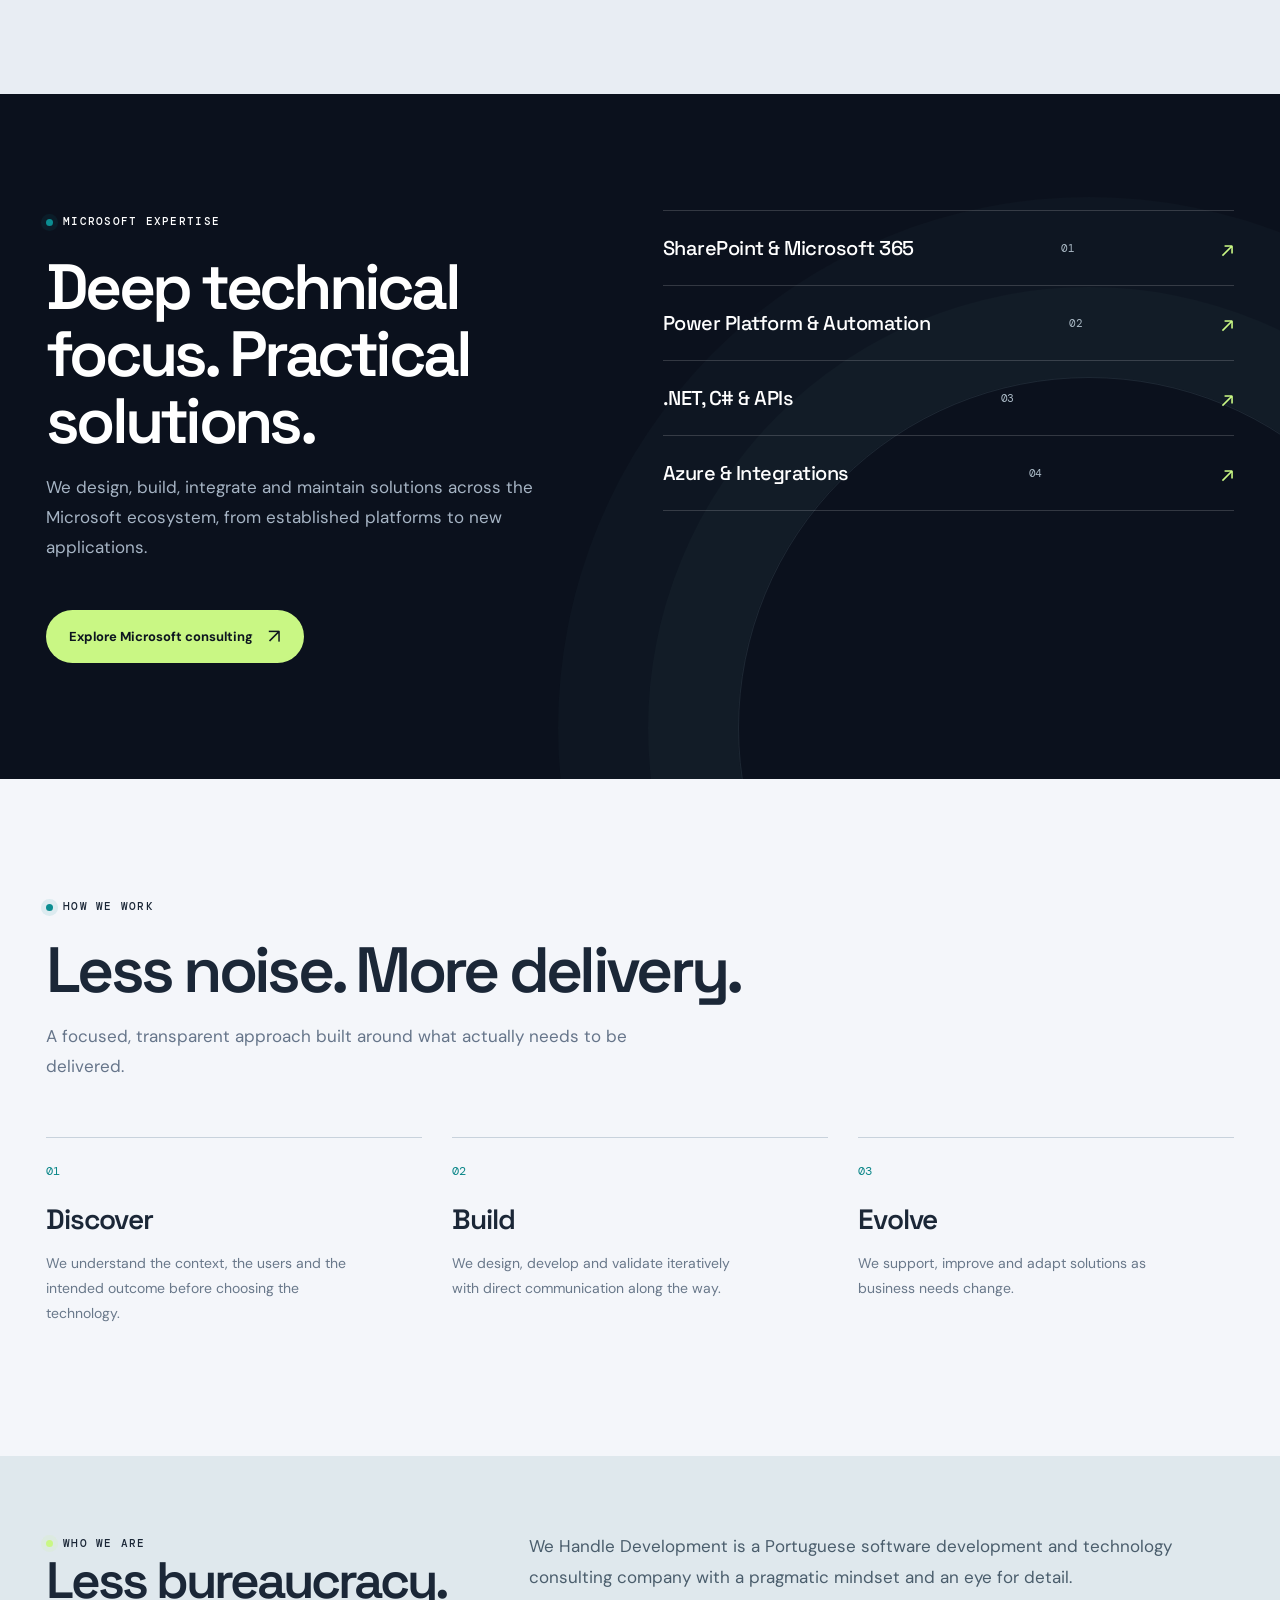
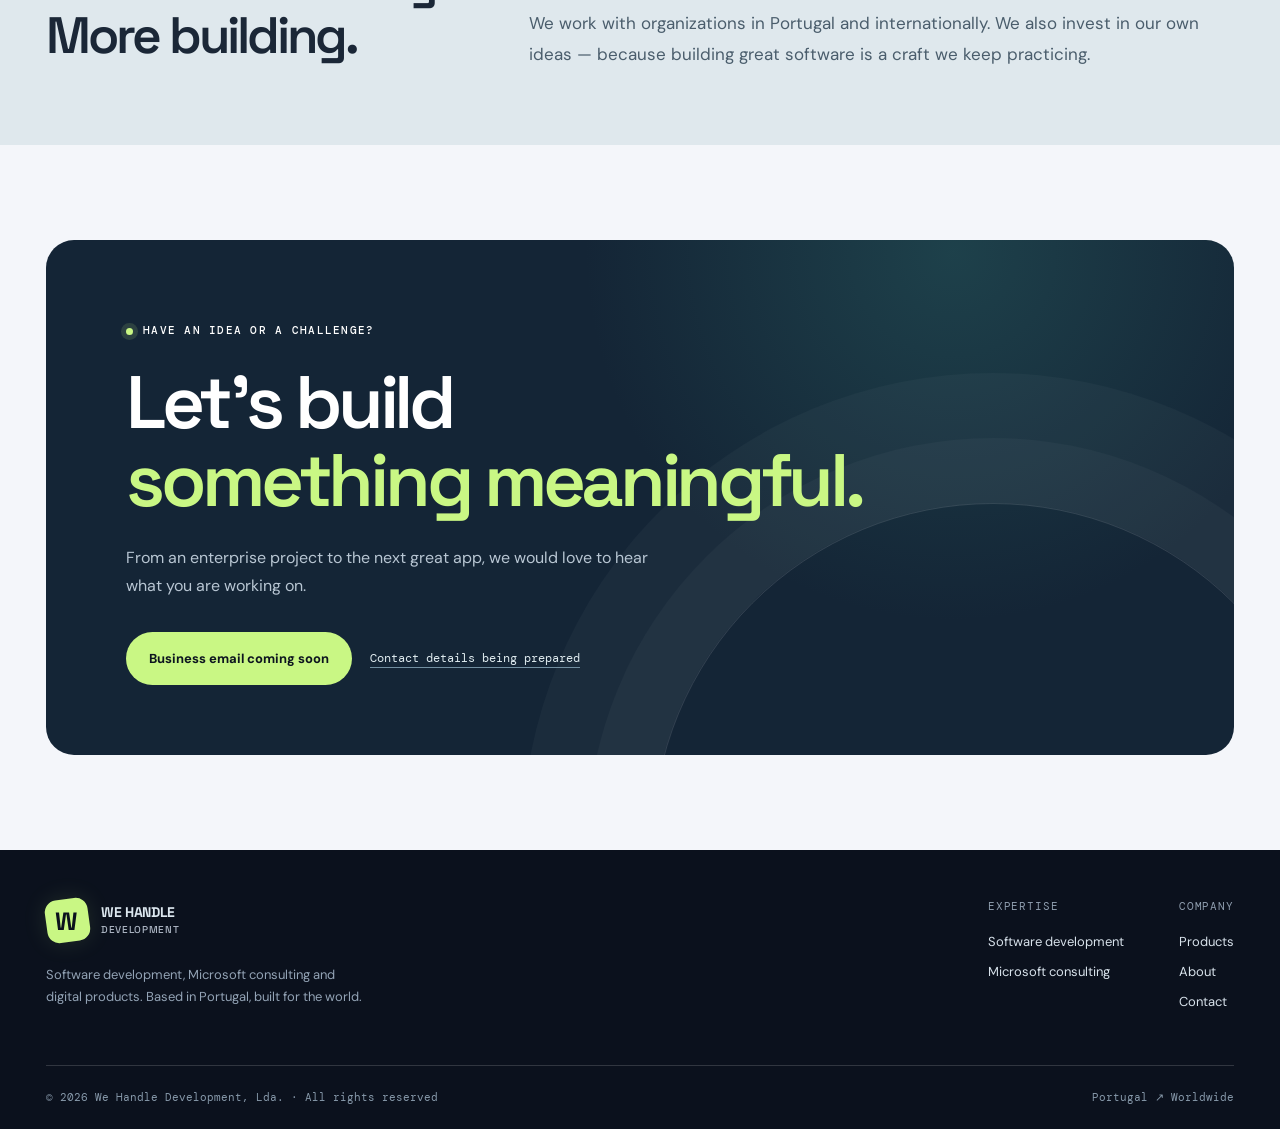
==== commit 33520cf7: "Mark contact details pending until business email is ready" ====
--- a/en/index.html
+++ b/en/index.html
@@ -1 +1 @@
-<!doctype html><html lang="en"><head><meta charset="utf-8"><meta name="viewport" content="width=device-width,initial-scale=1"><meta name="theme-color" content="#0b111d"><meta name="description" content="Custom software development, Microsoft consulting, SharePoint, .NET, Power Platform, mobile applications and digital products. Based in Portugal, working internationally."><meta name="robots" content="index,follow"><title>We Handle Development | Software Engineering &amp; Microsoft Consulting</title><link rel="icon" type="image/svg+xml" href="../assets/img/favicon.svg"><link rel="stylesheet" href="../assets/css/site.css"><script type="application/ld+json">{"@context": "https://schema.org", "@type": "Organization", "name": "We Handle Development", "legalName": "WE HANDLE DEVELOPMENT, LDA", "description": "Software development, Microsoft consulting and digital products. Based in Portugal, built for the world.", "areaServed": ["Portugal", "International"], "knowsAbout": ["Software development", "Microsoft 365", "SharePoint", ".NET", "Power Platform", "Mobile apps"]}</script><script defer src="../assets/js/site.js"></script></head><body><a class="skip-link" href="#main">Skip to content</a><header class="topbar"><div class="wrap"><a class="logo" href="index.html" aria-label="We Handle Development home"><span class="logo-symbol"><b>W</b></span><span class="logo-text"><span>WE HANDLE</span><span>DEVELOPMENT</span></span></a><nav class="nav" id="primary-nav" data-nav aria-label="Main navigation"><a class="nav-link" href="index.html#services">Expertise</a><a class="nav-link" href="index.html#work">Solutions</a><a class="nav-link" href="index.html#approach">Approach</a><a class="nav-link" href="index.html#about">About</a><a class="nav-link" href="index.html#contact">Contact</a></nav><div class="nav-actions"><div class="language" aria-label="Language"><a href="../index.html" lang="pt" hreflang="pt-PT" >PT</a><a href="index.html" lang="en" hreflang="en" class="current" aria-current="page">EN</a></div><a class="nav-cta" href="index.html#contact">Start a project ↗</a><button type="button" class="menu-toggle" data-menu-toggle aria-controls="primary-nav" aria-expanded="false" aria-label="Open navigation"><svg width="20" height="20" viewBox="0 0 24 24" fill="none" stroke="currentColor" stroke-width="2"><path d="M4 7h16M4 12h16M4 17h16"/></svg></button></div></div></header><main id="main"><section class="hero"><div class="wrap"><div class="hero-grid"><div class="hero-copy" data-reveal><span class="eyebrow">Development studio · Portugal &amp; worldwide</span><h1 class="display">Ambitious ideas.<em>Software to match.</em></h1><p class="hero-subtitle">We engineer applications, platforms and business solutions. From Microsoft technologies to digital products, we handle development so you can focus on what is next.</p><div class="hero-actions"><a class="btn btn-primary" href="#services">Explore our expertise <span class="arrow-icon">↗</span></a><a class="btn btn-ghost" href="#contact">Let’s talk <span class="arrow-icon">→</span></a></div><div class="hero-note"><strong>● &nbsp;WE HANDLE DEVELOPMENT</strong><span>Built for real-world use</span></div></div><div class="orbit-art" aria-hidden="true"><div class="orb-ring"></div><div class="orb-ring two"></div><div class="code-panel"><div class="window-top"><i></i><i></i><i></i><span>build / in progress</span></div><div class="code-lines"><div><span class="line-num">01</span><span class="keyword">const</span> ambition = <span class="str">"your idea"</span>;</div><div><span class="line-num">02</span></div><div><span class="line-num">03</span><span class="keyword">async function</span> <span class="fn">build</span>() &#123;</div><div><span class="line-num">04</span><span class="indent"><span class="keyword">const</span> stack = [</span></div><div><span class="line-num">05</span><span class="indent">&nbsp;&nbsp;<span class="str">".NET"</span>, <span class="str">"Cloud"</span>, <span class="str">"Apps"</span></span></div><div><span class="line-num">06</span><span class="indent">];</span></div><div><span class="line-num">07</span><span class="indent"><span class="keyword">return</span> <span class="fn">makeItReal</span>(ambition);</span></div><div><span class="line-num">08</span>&#125;</div></div><div class="window-bottom"><span>Build successful</span><span>● ● ●</span></div></div><div class="floating top"><div class="float-title">BUILD STATUS</div><div class="float-number">Ready to ship ↗</div></div><div class="floating bottom"><div class="float-title">OUR STACK</div><div class="float-pills"><span>Microsoft</span><span>Web</span><span>Mobile</span></div></div></div></div><div class="scroll-hint"><span>SCROLL TO EXPLORE</span><span>01 — 05</span></div></div></section><div class="ticker"><div class="wrap"><span class="ticker-label">Technologies we work with</span><div class="ticker-items"><span class="ticker-item"><small>◈</small>.NET / C#</span><span class="ticker-item"><small>▧</small>Microsoft 365</span><span class="ticker-item"><small>◉</small>SharePoint</span><span class="ticker-item"><small>◇</small>Power Platform</span><span class="ticker-item"><small>↗</small>Web & Mobile</span></div></div></div><section class="section light" id="services"><div class="wrap"><div class="section-heading" data-reveal><span class="eyebrow">What we do</span><h2 class="display">From an idea to software.<br>Without the noise.</h2><p>We bring enterprise engineering expertise and product-building agility together.</p></div><div class="services-grid"><a class="service-card " data-reveal href="services/software-development/index.html"><div class="service-icon"><svg viewBox="0 0 24 24" aria-hidden="true"><polyline points="8 8 3 12 8 16"/><polyline points="16 8 21 12 16 16"/><line x1="14" y1="4" x2="10" y2="20"/></svg></div><h3>Software development</h3><p>Web apps, custom systems, APIs and integrations built around real business challenges.</p><span class="service-more">Explore service ↗</span></a><a class="service-card feature" data-reveal href="services/microsoft-consulting/index.html"><div class="service-icon"><svg viewBox="0 0 24 24" aria-hidden="true"><rect x="3" y="3" width="7" height="7" rx="1"/><rect x="14" y="3" width="7" height="7" rx="1"/><rect x="3" y="14" width="7" height="7" rx="1"/><rect x="14" y="14" width="7" height="7" rx="1"/></svg></div><h3>Microsoft consulting</h3><p>SharePoint, Microsoft 365, .NET, Azure and Power Platform: architecture, delivery and support.</p><span class="service-more">Explore service ↗</span></a><a class="service-card " data-reveal href="products/index.html"><div class="service-icon"><svg viewBox="0 0 24 24" aria-hidden="true"><rect x="6" y="2" width="12" height="20" rx="3"/><line x1="10" y1="18" x2="14" y2="18"/></svg></div><h3>Mobile applications</h3><p>Thoughtful Android and iOS experiences, designed for real users and long-term growth.</p><span class="service-more">Explore products ↗</span></a><a class="service-card " data-reveal href="products/index.html"><div class="service-icon"><svg viewBox="0 0 24 24" aria-hidden="true"><path d="M6 12h12a4 4 0 0 1 3.9 3l.7 3.5a2 2 0 0 1-3 2L16 18H8l-3.6 2.5a2 2 0 0 1-3-2L2.1 15A4 4 0 0 1 6 12Z"/><path d="M7 15v4M5 17h4M16 16h.01M19 18h.01"/></svg></div><h3>Games &amp; digital products</h3><p>We also design and build our own software products, interactive experiences and games.</p><span class="service-more">Explore products ↗</span></a></div></div></section><section class="split-section" id="work"><div class="wrap"><div class="section-heading" data-reveal><span class="eyebrow">Two areas. One mindset.</span><h2 class="display">Technology for business.<br>Products for people.</h2><p>Specialist services for organizations, and a creative space to bring our own ideas to life.</p></div><div class="split-grid"><div class="split-card consult" data-reveal><span class="small-label">01 / Services</span><h3>Engineering solutions for your business.</h3><p>Custom development, system modernization and hands-on technology consulting, driven by delivery.</p><div class="diagram-lines" aria-hidden="true"></div><a class="card-action" href="services/software-development/index.html">Explore services ↗</a></div><div class="split-card product" data-reveal><span class="small-label">02 / Product Lab</span><h3>Building what does not exist yet.</h3><p>Apps, games and digital experiences we create and develop as our own products.</p><div class="phone-mock" aria-hidden="true"><div class="phone-ui"><div></div><div></div><div></div><div></div><div></div></div></div><a class="card-action" href="products/index.html">Discover the lab ↗</a></div></div></div></section><section class="section microsoft"><div class="wrap"><div class="ms-grid"><div class="section-heading" data-reveal><span class="eyebrow">Microsoft expertise</span><h2 class="display">Deep technical focus. Practical solutions.</h2><p>We design, build, integrate and maintain solutions across the Microsoft ecosystem, from established platforms to new applications.</p><a class="btn btn-primary ms-button" href="services/microsoft-consulting/index.html">Explore Microsoft consulting <span class="arrow-icon">↗</span></a></div><div class="ms-stacks" data-reveal><div class="ms-stack"><div>SharePoint &amp; Microsoft 365</div><span>01</span></div><div class="ms-stack"><div>Power Platform &amp; Automation</div><span>02</span></div><div class="ms-stack"><div>.NET, C# &amp; APIs</div><span>03</span></div><div class="ms-stack"><div>Azure &amp; Integrations</div><span>04</span></div></div></div></div></section><section class="section light" id="approach"><div class="wrap"><div class="section-heading" data-reveal><span class="eyebrow">How we work</span><h2 class="display">Less noise. More delivery.</h2><p>A focused, transparent approach built around what actually needs to be delivered.</p></div><div class="process-grid"><div class="process-item" data-reveal><div class="num">01</div><h3>Discover</h3><p>We understand the context, the users and the intended outcome before choosing the technology.</p></div><div class="process-item" data-reveal><div class="num">02</div><h3>Build</h3><p>We design, develop and validate iteratively with direct communication along the way.</p></div><div class="process-item" data-reveal><div class="num">03</div><h3>Evolve</h3><p>We support, improve and adapt solutions as business needs change.</p></div></div></div></section><section class="about-band" id="about"><div class="wrap"><div class="about-grid"><div data-reveal><span class="eyebrow">Who we are</span><h2 class="display">Less bureaucracy.<br>More building.</h2></div><div data-reveal><p>We Handle Development is a Portuguese software development and technology consulting company with a pragmatic mindset and an eye for detail.</p><p>We work with organizations in Portugal and internationally. We also invest in our own ideas — because building great software is a craft we keep practicing.</p></div></div></div></section><section class="contact-section" id="contact"><div class="wrap"><div class="contact-panel" data-reveal><span class="eyebrow">Have an idea or a challenge?</span><h2 class="display">Let's build<br><em>something meaningful.</em></h2><p>From an enterprise project to the next great app, we would love to hear what you are working on.</p><div class="contact-actions"><a class="btn btn-primary" href="mailto:contact@wehandledevelopment.com?subject=We%20Handle%20Development%20-%20Project%20inquiry">Get in touch <span class="arrow-icon">↗</span></a><a class="email-link" href="mailto:contact@wehandledevelopment.com">contact@wehandledevelopment.com</a></div></div></div></section></main><footer><div class="wrap"><div class="footer-top"><div><a class="logo" href="index.html" aria-label="We Handle Development"><span class="logo-symbol"><b>W</b></span><span class="logo-text"><span>WE HANDLE</span><span>DEVELOPMENT</span></span></a><p>Software development, Microsoft consulting and digital products. Based in Portugal, built for the world.</p></div><div class="footer-links"><div><strong>Expertise</strong><a href="services/software-development/index.html">Software development</a><a href="services/microsoft-consulting/index.html">Microsoft consulting</a></div><div><strong>Company</strong><a href="products/index.html">Products</a><a href="index.html#about">About</a><a href="index.html#contact">Contact</a></div></div></div><div class="footer-bottom"><span>© <span data-current-year>2026</span> We Handle Development, Lda. · All rights reserved</span><span>Portugal ↗ Worldwide</span></div></div></footer></body></html>+<!doctype html><html lang="en"><head><meta charset="utf-8"><meta name="viewport" content="width=device-width,initial-scale=1"><meta name="theme-color" content="#0b111d"><meta name="description" content="Custom software development, Microsoft consulting, SharePoint, .NET, Power Platform, mobile applications and digital products. Based in Portugal, working internationally."><meta name="robots" content="index,follow"><title>We Handle Development | Software Engineering &amp; Microsoft Consulting</title><link rel="icon" type="image/svg+xml" href="../assets/img/favicon.svg"><link rel="stylesheet" href="../assets/css/site.css"><script type="application/ld+json">{"@context": "https://schema.org", "@type": "Organization", "name": "We Handle Development", "legalName": "WE HANDLE DEVELOPMENT, LDA", "description": "Software development, Microsoft consulting and digital products. Based in Portugal, built for the world.", "areaServed": ["Portugal", "International"], "knowsAbout": ["Software development", "Microsoft 365", "SharePoint", ".NET", "Power Platform", "Mobile apps"]}</script><script defer src="../assets/js/site.js"></script></head><body><a class="skip-link" href="#main">Skip to content</a><header class="topbar"><div class="wrap"><a class="logo" href="index.html" aria-label="We Handle Development home"><span class="logo-symbol"><b>W</b></span><span class="logo-text"><span>WE HANDLE</span><span>DEVELOPMENT</span></span></a><nav class="nav" id="primary-nav" data-nav aria-label="Main navigation"><a class="nav-link" href="index.html#services">Expertise</a><a class="nav-link" href="index.html#work">Solutions</a><a class="nav-link" href="index.html#approach">Approach</a><a class="nav-link" href="index.html#about">About</a><a class="nav-link" href="index.html#contact">Contact</a></nav><div class="nav-actions"><div class="language" aria-label="Language"><a href="../index.html" lang="pt" hreflang="pt-PT" >PT</a><a href="index.html" lang="en" hreflang="en" class="current" aria-current="page">EN</a></div><a class="nav-cta" href="index.html#contact">Start a project ↗</a><button type="button" class="menu-toggle" data-menu-toggle aria-controls="primary-nav" aria-expanded="false" aria-label="Open navigation"><svg width="20" height="20" viewBox="0 0 24 24" fill="none" stroke="currentColor" stroke-width="2"><path d="M4 7h16M4 12h16M4 17h16"/></svg></button></div></div></header><main id="main"><section class="hero"><div class="wrap"><div class="hero-grid"><div class="hero-copy" data-reveal><span class="eyebrow">Development studio · Portugal &amp; worldwide</span><h1 class="display">Ambitious ideas.<em>Software to match.</em></h1><p class="hero-subtitle">We engineer applications, platforms and business solutions. From Microsoft technologies to digital products, we handle development so you can focus on what is next.</p><div class="hero-actions"><a class="btn btn-primary" href="#services">Explore our expertise <span class="arrow-icon">↗</span></a><a class="btn btn-ghost" href="#contact">Let’s talk <span class="arrow-icon">→</span></a></div><div class="hero-note"><strong>● &nbsp;WE HANDLE DEVELOPMENT</strong><span>Built for real-world use</span></div></div><div class="orbit-art" aria-hidden="true"><div class="orb-ring"></div><div class="orb-ring two"></div><div class="code-panel"><div class="window-top"><i></i><i></i><i></i><span>build / in progress</span></div><div class="code-lines"><div><span class="line-num">01</span><span class="keyword">const</span> ambition = <span class="str">"your idea"</span>;</div><div><span class="line-num">02</span></div><div><span class="line-num">03</span><span class="keyword">async function</span> <span class="fn">build</span>() &#123;</div><div><span class="line-num">04</span><span class="indent"><span class="keyword">const</span> stack = [</span></div><div><span class="line-num">05</span><span class="indent">&nbsp;&nbsp;<span class="str">".NET"</span>, <span class="str">"Cloud"</span>, <span class="str">"Apps"</span></span></div><div><span class="line-num">06</span><span class="indent">];</span></div><div><span class="line-num">07</span><span class="indent"><span class="keyword">return</span> <span class="fn">makeItReal</span>(ambition);</span></div><div><span class="line-num">08</span>&#125;</div></div><div class="window-bottom"><span>Build successful</span><span>● ● ●</span></div></div><div class="floating top"><div class="float-title">BUILD STATUS</div><div class="float-number">Ready to ship ↗</div></div><div class="floating bottom"><div class="float-title">OUR STACK</div><div class="float-pills"><span>Microsoft</span><span>Web</span><span>Mobile</span></div></div></div></div><div class="scroll-hint"><span>SCROLL TO EXPLORE</span><span>01 — 05</span></div></div></section><div class="ticker"><div class="wrap"><span class="ticker-label">Technologies we work with</span><div class="ticker-items"><span class="ticker-item"><small>◈</small>.NET / C#</span><span class="ticker-item"><small>▧</small>Microsoft 365</span><span class="ticker-item"><small>◉</small>SharePoint</span><span class="ticker-item"><small>◇</small>Power Platform</span><span class="ticker-item"><small>↗</small>Web & Mobile</span></div></div></div><section class="section light" id="services"><div class="wrap"><div class="section-heading" data-reveal><span class="eyebrow">What we do</span><h2 class="display">From an idea to software.<br>Without the noise.</h2><p>We bring enterprise engineering expertise and product-building agility together.</p></div><div class="services-grid"><a class="service-card " data-reveal href="services/software-development/index.html"><div class="service-icon"><svg viewBox="0 0 24 24" aria-hidden="true"><polyline points="8 8 3 12 8 16"/><polyline points="16 8 21 12 16 16"/><line x1="14" y1="4" x2="10" y2="20"/></svg></div><h3>Software development</h3><p>Web apps, custom systems, APIs and integrations built around real business challenges.</p><span class="service-more">Explore service ↗</span></a><a class="service-card feature" data-reveal href="services/microsoft-consulting/index.html"><div class="service-icon"><svg viewBox="0 0 24 24" aria-hidden="true"><rect x="3" y="3" width="7" height="7" rx="1"/><rect x="14" y="3" width="7" height="7" rx="1"/><rect x="3" y="14" width="7" height="7" rx="1"/><rect x="14" y="14" width="7" height="7" rx="1"/></svg></div><h3>Microsoft consulting</h3><p>SharePoint, Microsoft 365, .NET, Azure and Power Platform: architecture, delivery and support.</p><span class="service-more">Explore service ↗</span></a><a class="service-card " data-reveal href="products/index.html"><div class="service-icon"><svg viewBox="0 0 24 24" aria-hidden="true"><rect x="6" y="2" width="12" height="20" rx="3"/><line x1="10" y1="18" x2="14" y2="18"/></svg></div><h3>Mobile applications</h3><p>Thoughtful Android and iOS experiences, designed for real users and long-term growth.</p><span class="service-more">Explore products ↗</span></a><a class="service-card " data-reveal href="products/index.html"><div class="service-icon"><svg viewBox="0 0 24 24" aria-hidden="true"><path d="M6 12h12a4 4 0 0 1 3.9 3l.7 3.5a2 2 0 0 1-3 2L16 18H8l-3.6 2.5a2 2 0 0 1-3-2L2.1 15A4 4 0 0 1 6 12Z"/><path d="M7 15v4M5 17h4M16 16h.01M19 18h.01"/></svg></div><h3>Games &amp; digital products</h3><p>We also design and build our own software products, interactive experiences and games.</p><span class="service-more">Explore products ↗</span></a></div></div></section><section class="split-section" id="work"><div class="wrap"><div class="section-heading" data-reveal><span class="eyebrow">Two areas. One mindset.</span><h2 class="display">Technology for business.<br>Products for people.</h2><p>Specialist services for organizations, and a creative space to bring our own ideas to life.</p></div><div class="split-grid"><div class="split-card consult" data-reveal><span class="small-label">01 / Services</span><h3>Engineering solutions for your business.</h3><p>Custom development, system modernization and hands-on technology consulting, driven by delivery.</p><div class="diagram-lines" aria-hidden="true"></div><a class="card-action" href="services/software-development/index.html">Explore services ↗</a></div><div class="split-card product" data-reveal><span class="small-label">02 / Product Lab</span><h3>Building what does not exist yet.</h3><p>Apps, games and digital experiences we create and develop as our own products.</p><div class="phone-mock" aria-hidden="true"><div class="phone-ui"><div></div><div></div><div></div><div></div><div></div></div></div><a class="card-action" href="products/index.html">Discover the lab ↗</a></div></div></div></section><section class="section microsoft"><div class="wrap"><div class="ms-grid"><div class="section-heading" data-reveal><span class="eyebrow">Microsoft expertise</span><h2 class="display">Deep technical focus. Practical solutions.</h2><p>We design, build, integrate and maintain solutions across the Microsoft ecosystem, from established platforms to new applications.</p><a class="btn btn-primary ms-button" href="services/microsoft-consulting/index.html">Explore Microsoft consulting <span class="arrow-icon">↗</span></a></div><div class="ms-stacks" data-reveal><div class="ms-stack"><div>SharePoint &amp; Microsoft 365</div><span>01</span></div><div class="ms-stack"><div>Power Platform &amp; Automation</div><span>02</span></div><div class="ms-stack"><div>.NET, C# &amp; APIs</div><span>03</span></div><div class="ms-stack"><div>Azure &amp; Integrations</div><span>04</span></div></div></div></div></section><section class="section light" id="approach"><div class="wrap"><div class="section-heading" data-reveal><span class="eyebrow">How we work</span><h2 class="display">Less noise. More delivery.</h2><p>A focused, transparent approach built around what actually needs to be delivered.</p></div><div class="process-grid"><div class="process-item" data-reveal><div class="num">01</div><h3>Discover</h3><p>We understand the context, the users and the intended outcome before choosing the technology.</p></div><div class="process-item" data-reveal><div class="num">02</div><h3>Build</h3><p>We design, develop and validate iteratively with direct communication along the way.</p></div><div class="process-item" data-reveal><div class="num">03</div><h3>Evolve</h3><p>We support, improve and adapt solutions as business needs change.</p></div></div></div></section><section class="about-band" id="about"><div class="wrap"><div class="about-grid"><div data-reveal><span class="eyebrow">Who we are</span><h2 class="display">Less bureaucracy.<br>More building.</h2></div><div data-reveal><p>We Handle Development is a Portuguese software development and technology consulting company with a pragmatic mindset and an eye for detail.</p><p>We work with organizations in Portugal and internationally. We also invest in our own ideas — because building great software is a craft we keep practicing.</p></div></div></div></section><section class="contact-section" id="contact"><div class="wrap"><div class="contact-panel" data-reveal><span class="eyebrow">Have an idea or a challenge?</span><h2 class="display">Let's build<br><em>something meaningful.</em></h2><p>From an enterprise project to the next great app, we would love to hear what you are working on.</p><div class="contact-actions"><span class="btn btn-primary" aria-disabled="true">Business email coming soon</span><span class="email-link">Contact details being prepared</span></div></div></div></section></main><footer><div class="wrap"><div class="footer-top"><div><a class="logo" href="index.html" aria-label="We Handle Development"><span class="logo-symbol"><b>W</b></span><span class="logo-text"><span>WE HANDLE</span><span>DEVELOPMENT</span></span></a><p>Software development, Microsoft consulting and digital products. Based in Portugal, built for the world.</p></div><div class="footer-links"><div><strong>Expertise</strong><a href="services/software-development/index.html">Software development</a><a href="services/microsoft-consulting/index.html">Microsoft consulting</a></div><div><strong>Company</strong><a href="products/index.html">Products</a><a href="index.html#about">About</a><a href="index.html#contact">Contact</a></div></div></div><div class="footer-bottom"><span>© <span data-current-year>2026</span> We Handle Development, Lda. · All rights reserved</span><span>Portugal ↗ Worldwide</span></div></div></footer></body></html>
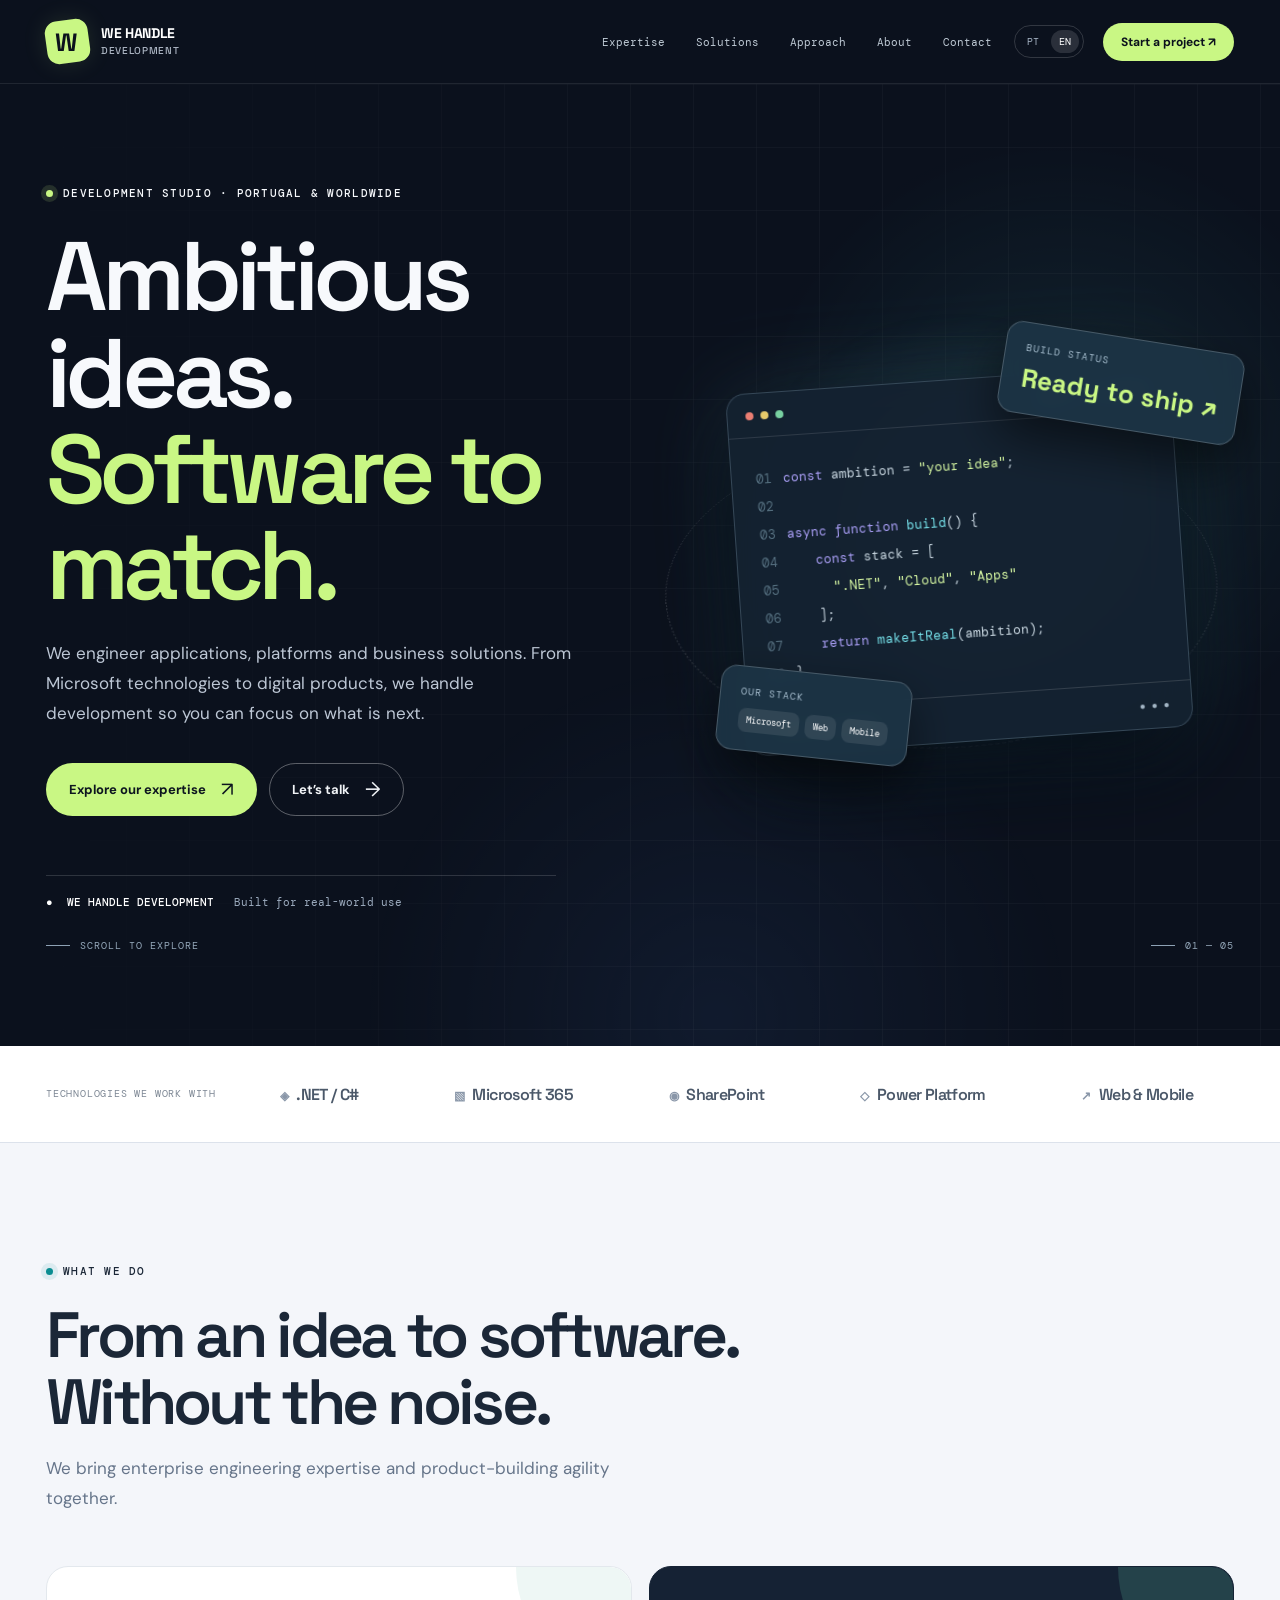
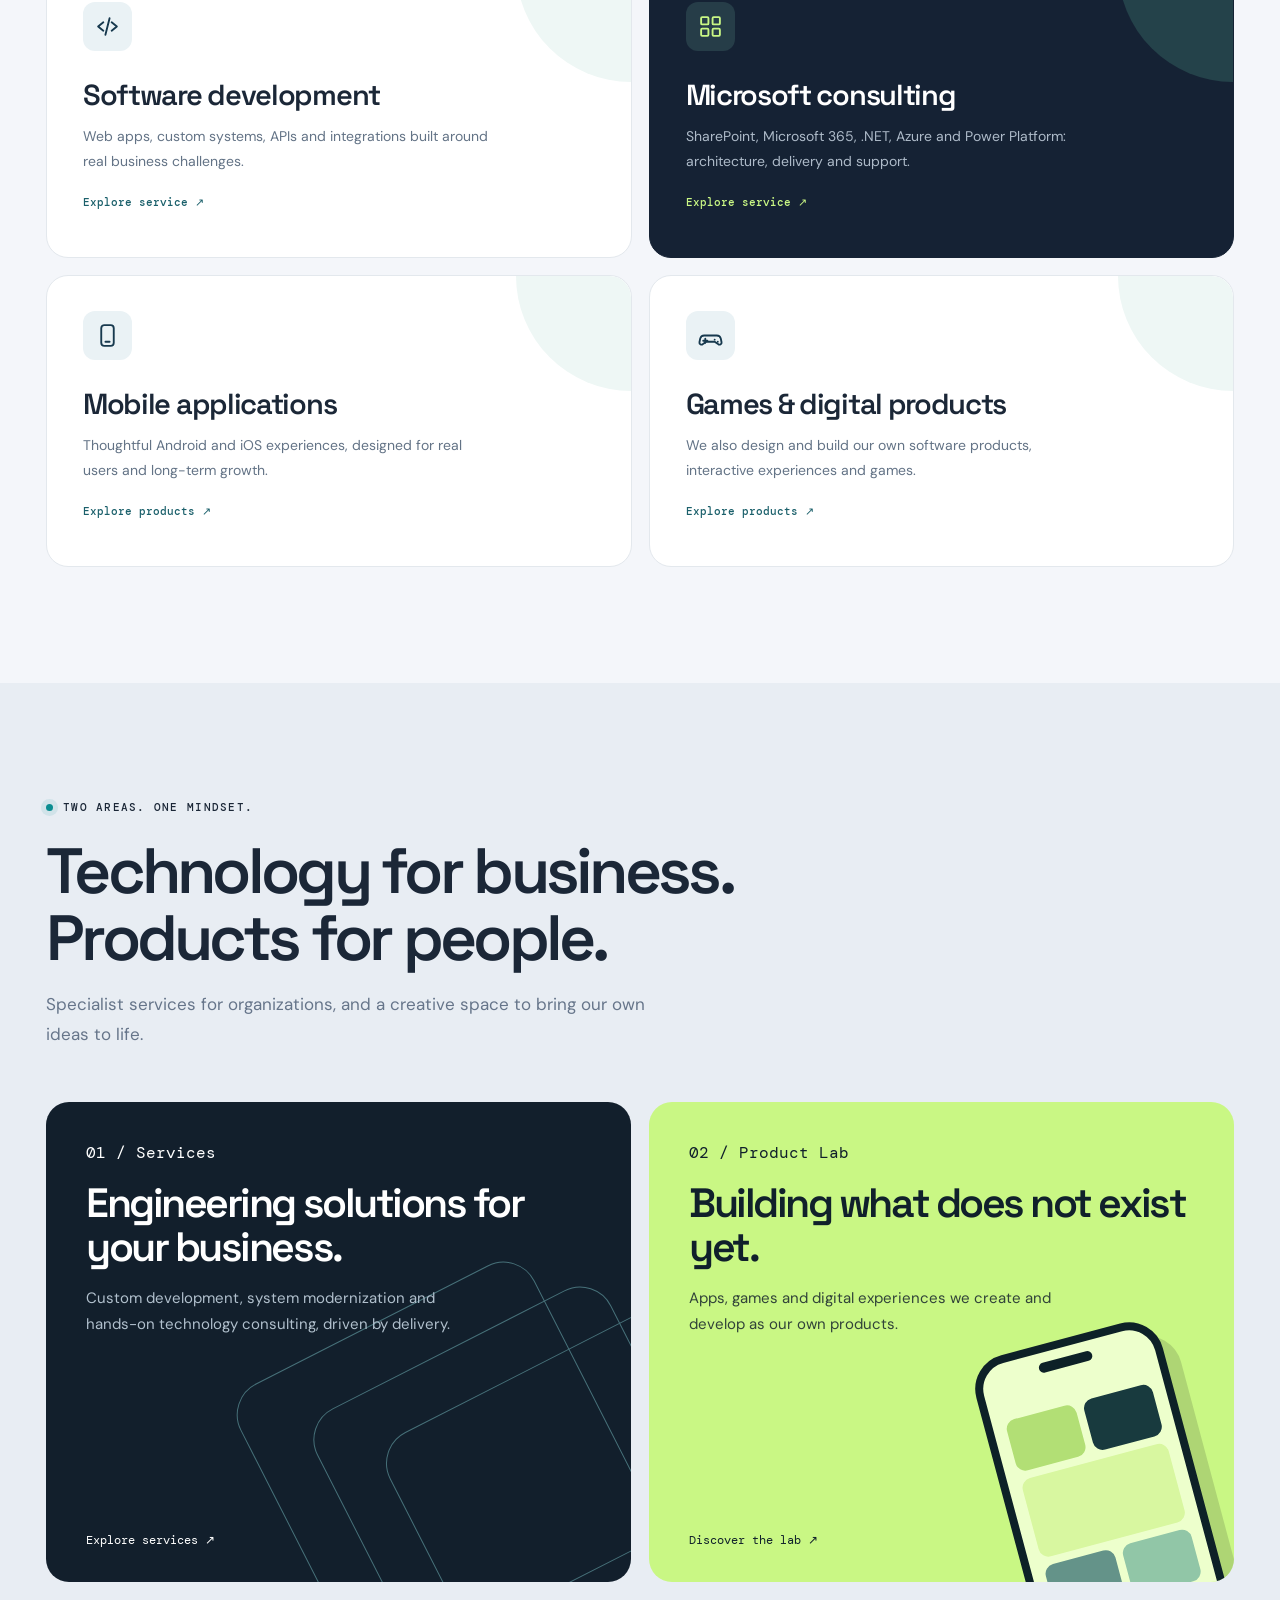
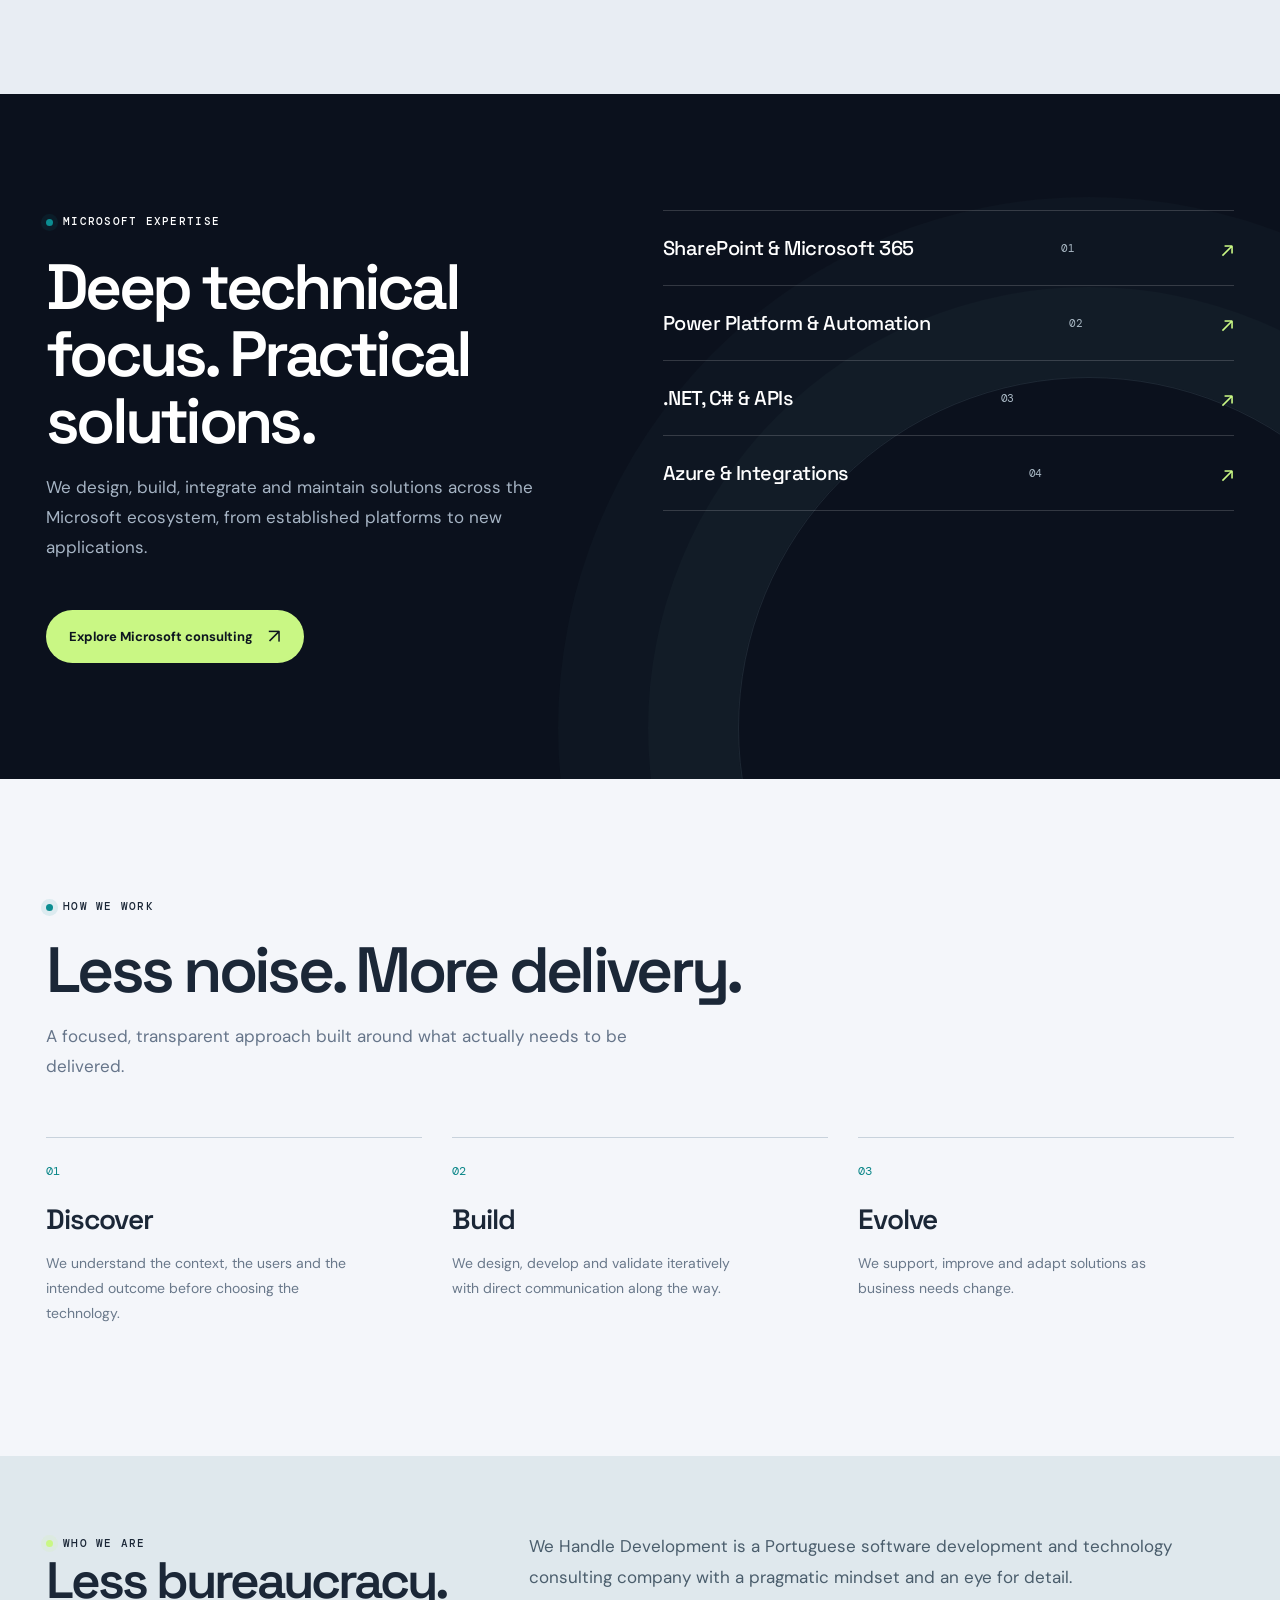
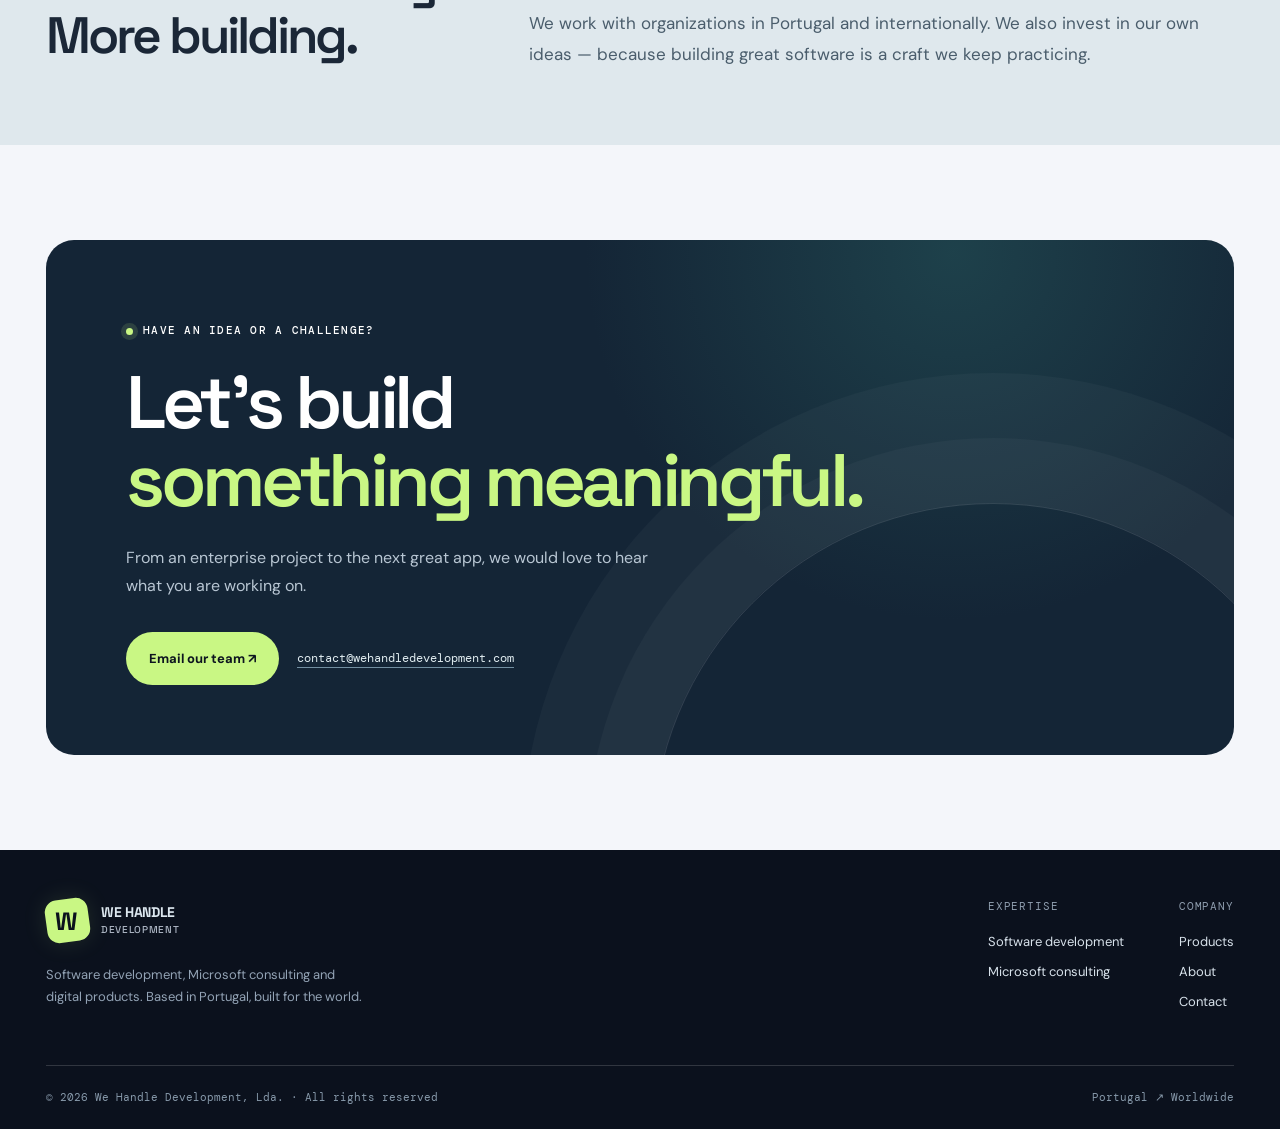
==== commit 265ba1c8: "Add working business email link to contact section" ====
--- a/en/index.html
+++ b/en/index.html
@@ -1 +1 @@
-<!doctype html><html lang="en"><head><meta charset="utf-8"><meta name="viewport" content="width=device-width,initial-scale=1"><meta name="theme-color" content="#0b111d"><meta name="description" content="Custom software development, Microsoft consulting, SharePoint, .NET, Power Platform, mobile applications and digital products. Based in Portugal, working internationally."><meta name="robots" content="index,follow"><title>We Handle Development | Software Engineering &amp; Microsoft Consulting</title><link rel="icon" type="image/svg+xml" href="../assets/img/favicon.svg"><link rel="stylesheet" href="../assets/css/site.css"><script type="application/ld+json">{"@context": "https://schema.org", "@type": "Organization", "name": "We Handle Development", "legalName": "WE HANDLE DEVELOPMENT, LDA", "description": "Software development, Microsoft consulting and digital products. Based in Portugal, built for the world.", "areaServed": ["Portugal", "International"], "knowsAbout": ["Software development", "Microsoft 365", "SharePoint", ".NET", "Power Platform", "Mobile apps"]}</script><script defer src="../assets/js/site.js"></script></head><body><a class="skip-link" href="#main">Skip to content</a><header class="topbar"><div class="wrap"><a class="logo" href="index.html" aria-label="We Handle Development home"><span class="logo-symbol"><b>W</b></span><span class="logo-text"><span>WE HANDLE</span><span>DEVELOPMENT</span></span></a><nav class="nav" id="primary-nav" data-nav aria-label="Main navigation"><a class="nav-link" href="index.html#services">Expertise</a><a class="nav-link" href="index.html#work">Solutions</a><a class="nav-link" href="index.html#approach">Approach</a><a class="nav-link" href="index.html#about">About</a><a class="nav-link" href="index.html#contact">Contact</a></nav><div class="nav-actions"><div class="language" aria-label="Language"><a href="../index.html" lang="pt" hreflang="pt-PT" >PT</a><a href="index.html" lang="en" hreflang="en" class="current" aria-current="page">EN</a></div><a class="nav-cta" href="index.html#contact">Start a project ↗</a><button type="button" class="menu-toggle" data-menu-toggle aria-controls="primary-nav" aria-expanded="false" aria-label="Open navigation"><svg width="20" height="20" viewBox="0 0 24 24" fill="none" stroke="currentColor" stroke-width="2"><path d="M4 7h16M4 12h16M4 17h16"/></svg></button></div></div></header><main id="main"><section class="hero"><div class="wrap"><div class="hero-grid"><div class="hero-copy" data-reveal><span class="eyebrow">Development studio · Portugal &amp; worldwide</span><h1 class="display">Ambitious ideas.<em>Software to match.</em></h1><p class="hero-subtitle">We engineer applications, platforms and business solutions. From Microsoft technologies to digital products, we handle development so you can focus on what is next.</p><div class="hero-actions"><a class="btn btn-primary" href="#services">Explore our expertise <span class="arrow-icon">↗</span></a><a class="btn btn-ghost" href="#contact">Let’s talk <span class="arrow-icon">→</span></a></div><div class="hero-note"><strong>● &nbsp;WE HANDLE DEVELOPMENT</strong><span>Built for real-world use</span></div></div><div class="orbit-art" aria-hidden="true"><div class="orb-ring"></div><div class="orb-ring two"></div><div class="code-panel"><div class="window-top"><i></i><i></i><i></i><span>build / in progress</span></div><div class="code-lines"><div><span class="line-num">01</span><span class="keyword">const</span> ambition = <span class="str">"your idea"</span>;</div><div><span class="line-num">02</span></div><div><span class="line-num">03</span><span class="keyword">async function</span> <span class="fn">build</span>() &#123;</div><div><span class="line-num">04</span><span class="indent"><span class="keyword">const</span> stack = [</span></div><div><span class="line-num">05</span><span class="indent">&nbsp;&nbsp;<span class="str">".NET"</span>, <span class="str">"Cloud"</span>, <span class="str">"Apps"</span></span></div><div><span class="line-num">06</span><span class="indent">];</span></div><div><span class="line-num">07</span><span class="indent"><span class="keyword">return</span> <span class="fn">makeItReal</span>(ambition);</span></div><div><span class="line-num">08</span>&#125;</div></div><div class="window-bottom"><span>Build successful</span><span>● ● ●</span></div></div><div class="floating top"><div class="float-title">BUILD STATUS</div><div class="float-number">Ready to ship ↗</div></div><div class="floating bottom"><div class="float-title">OUR STACK</div><div class="float-pills"><span>Microsoft</span><span>Web</span><span>Mobile</span></div></div></div></div><div class="scroll-hint"><span>SCROLL TO EXPLORE</span><span>01 — 05</span></div></div></section><div class="ticker"><div class="wrap"><span class="ticker-label">Technologies we work with</span><div class="ticker-items"><span class="ticker-item"><small>◈</small>.NET / C#</span><span class="ticker-item"><small>▧</small>Microsoft 365</span><span class="ticker-item"><small>◉</small>SharePoint</span><span class="ticker-item"><small>◇</small>Power Platform</span><span class="ticker-item"><small>↗</small>Web & Mobile</span></div></div></div><section class="section light" id="services"><div class="wrap"><div class="section-heading" data-reveal><span class="eyebrow">What we do</span><h2 class="display">From an idea to software.<br>Without the noise.</h2><p>We bring enterprise engineering expertise and product-building agility together.</p></div><div class="services-grid"><a class="service-card " data-reveal href="services/software-development/index.html"><div class="service-icon"><svg viewBox="0 0 24 24" aria-hidden="true"><polyline points="8 8 3 12 8 16"/><polyline points="16 8 21 12 16 16"/><line x1="14" y1="4" x2="10" y2="20"/></svg></div><h3>Software development</h3><p>Web apps, custom systems, APIs and integrations built around real business challenges.</p><span class="service-more">Explore service ↗</span></a><a class="service-card feature" data-reveal href="services/microsoft-consulting/index.html"><div class="service-icon"><svg viewBox="0 0 24 24" aria-hidden="true"><rect x="3" y="3" width="7" height="7" rx="1"/><rect x="14" y="3" width="7" height="7" rx="1"/><rect x="3" y="14" width="7" height="7" rx="1"/><rect x="14" y="14" width="7" height="7" rx="1"/></svg></div><h3>Microsoft consulting</h3><p>SharePoint, Microsoft 365, .NET, Azure and Power Platform: architecture, delivery and support.</p><span class="service-more">Explore service ↗</span></a><a class="service-card " data-reveal href="products/index.html"><div class="service-icon"><svg viewBox="0 0 24 24" aria-hidden="true"><rect x="6" y="2" width="12" height="20" rx="3"/><line x1="10" y1="18" x2="14" y2="18"/></svg></div><h3>Mobile applications</h3><p>Thoughtful Android and iOS experiences, designed for real users and long-term growth.</p><span class="service-more">Explore products ↗</span></a><a class="service-card " data-reveal href="products/index.html"><div class="service-icon"><svg viewBox="0 0 24 24" aria-hidden="true"><path d="M6 12h12a4 4 0 0 1 3.9 3l.7 3.5a2 2 0 0 1-3 2L16 18H8l-3.6 2.5a2 2 0 0 1-3-2L2.1 15A4 4 0 0 1 6 12Z"/><path d="M7 15v4M5 17h4M16 16h.01M19 18h.01"/></svg></div><h3>Games &amp; digital products</h3><p>We also design and build our own software products, interactive experiences and games.</p><span class="service-more">Explore products ↗</span></a></div></div></section><section class="split-section" id="work"><div class="wrap"><div class="section-heading" data-reveal><span class="eyebrow">Two areas. One mindset.</span><h2 class="display">Technology for business.<br>Products for people.</h2><p>Specialist services for organizations, and a creative space to bring our own ideas to life.</p></div><div class="split-grid"><div class="split-card consult" data-reveal><span class="small-label">01 / Services</span><h3>Engineering solutions for your business.</h3><p>Custom development, system modernization and hands-on technology consulting, driven by delivery.</p><div class="diagram-lines" aria-hidden="true"></div><a class="card-action" href="services/software-development/index.html">Explore services ↗</a></div><div class="split-card product" data-reveal><span class="small-label">02 / Product Lab</span><h3>Building what does not exist yet.</h3><p>Apps, games and digital experiences we create and develop as our own products.</p><div class="phone-mock" aria-hidden="true"><div class="phone-ui"><div></div><div></div><div></div><div></div><div></div></div></div><a class="card-action" href="products/index.html">Discover the lab ↗</a></div></div></div></section><section class="section microsoft"><div class="wrap"><div class="ms-grid"><div class="section-heading" data-reveal><span class="eyebrow">Microsoft expertise</span><h2 class="display">Deep technical focus. Practical solutions.</h2><p>We design, build, integrate and maintain solutions across the Microsoft ecosystem, from established platforms to new applications.</p><a class="btn btn-primary ms-button" href="services/microsoft-consulting/index.html">Explore Microsoft consulting <span class="arrow-icon">↗</span></a></div><div class="ms-stacks" data-reveal><div class="ms-stack"><div>SharePoint &amp; Microsoft 365</div><span>01</span></div><div class="ms-stack"><div>Power Platform &amp; Automation</div><span>02</span></div><div class="ms-stack"><div>.NET, C# &amp; APIs</div><span>03</span></div><div class="ms-stack"><div>Azure &amp; Integrations</div><span>04</span></div></div></div></div></section><section class="section light" id="approach"><div class="wrap"><div class="section-heading" data-reveal><span class="eyebrow">How we work</span><h2 class="display">Less noise. More delivery.</h2><p>A focused, transparent approach built around what actually needs to be delivered.</p></div><div class="process-grid"><div class="process-item" data-reveal><div class="num">01</div><h3>Discover</h3><p>We understand the context, the users and the intended outcome before choosing the technology.</p></div><div class="process-item" data-reveal><div class="num">02</div><h3>Build</h3><p>We design, develop and validate iteratively with direct communication along the way.</p></div><div class="process-item" data-reveal><div class="num">03</div><h3>Evolve</h3><p>We support, improve and adapt solutions as business needs change.</p></div></div></div></section><section class="about-band" id="about"><div class="wrap"><div class="about-grid"><div data-reveal><span class="eyebrow">Who we are</span><h2 class="display">Less bureaucracy.<br>More building.</h2></div><div data-reveal><p>We Handle Development is a Portuguese software development and technology consulting company with a pragmatic mindset and an eye for detail.</p><p>We work with organizations in Portugal and internationally. We also invest in our own ideas — because building great software is a craft we keep practicing.</p></div></div></div></section><section class="contact-section" id="contact"><div class="wrap"><div class="contact-panel" data-reveal><span class="eyebrow">Have an idea or a challenge?</span><h2 class="display">Let's build<br><em>something meaningful.</em></h2><p>From an enterprise project to the next great app, we would love to hear what you are working on.</p><div class="contact-actions"><span class="btn btn-primary" aria-disabled="true">Business email coming soon</span><span class="email-link">Contact details being prepared</span></div></div></div></section></main><footer><div class="wrap"><div class="footer-top"><div><a class="logo" href="index.html" aria-label="We Handle Development"><span class="logo-symbol"><b>W</b></span><span class="logo-text"><span>WE HANDLE</span><span>DEVELOPMENT</span></span></a><p>Software development, Microsoft consulting and digital products. Based in Portugal, built for the world.</p></div><div class="footer-links"><div><strong>Expertise</strong><a href="services/software-development/index.html">Software development</a><a href="services/microsoft-consulting/index.html">Microsoft consulting</a></div><div><strong>Company</strong><a href="products/index.html">Products</a><a href="index.html#about">About</a><a href="index.html#contact">Contact</a></div></div></div><div class="footer-bottom"><span>© <span data-current-year>2026</span> We Handle Development, Lda. · All rights reserved</span><span>Portugal ↗ Worldwide</span></div></div></footer></body></html>+<!doctype html><html lang="en"><head><meta charset="utf-8"><meta name="viewport" content="width=device-width,initial-scale=1"><meta name="theme-color" content="#0b111d"><meta name="description" content="Custom software development, Microsoft consulting, SharePoint, .NET, Power Platform, mobile applications and digital products. Based in Portugal, working internationally."><meta name="robots" content="index,follow"><title>We Handle Development | Software Engineering &amp; Microsoft Consulting</title><link rel="icon" type="image/svg+xml" href="../assets/img/favicon.svg"><link rel="stylesheet" href="../assets/css/site.css"><script type="application/ld+json">{"@context": "https://schema.org", "@type": "Organization", "name": "We Handle Development", "legalName": "WE HANDLE DEVELOPMENT, LDA", "description": "Software development, Microsoft consulting and digital products. Based in Portugal, built for the world.", "areaServed": ["Portugal", "International"], "knowsAbout": ["Software development", "Microsoft 365", "SharePoint", ".NET", "Power Platform", "Mobile apps"]}</script><script defer src="../assets/js/site.js"></script></head><body><a class="skip-link" href="#main">Skip to content</a><header class="topbar"><div class="wrap"><a class="logo" href="index.html" aria-label="We Handle Development home"><span class="logo-symbol"><b>W</b></span><span class="logo-text"><span>WE HANDLE</span><span>DEVELOPMENT</span></span></a><nav class="nav" id="primary-nav" data-nav aria-label="Main navigation"><a class="nav-link" href="index.html#services">Expertise</a><a class="nav-link" href="index.html#work">Solutions</a><a class="nav-link" href="index.html#approach">Approach</a><a class="nav-link" href="index.html#about">About</a><a class="nav-link" href="index.html#contact">Contact</a></nav><div class="nav-actions"><div class="language" aria-label="Language"><a href="../index.html" lang="pt" hreflang="pt-PT" >PT</a><a href="index.html" lang="en" hreflang="en" class="current" aria-current="page">EN</a></div><a class="nav-cta" href="index.html#contact">Start a project ↗</a><button type="button" class="menu-toggle" data-menu-toggle aria-controls="primary-nav" aria-expanded="false" aria-label="Open navigation"><svg width="20" height="20" viewBox="0 0 24 24" fill="none" stroke="currentColor" stroke-width="2"><path d="M4 7h16M4 12h16M4 17h16"/></svg></button></div></div></header><main id="main"><section class="hero"><div class="wrap"><div class="hero-grid"><div class="hero-copy" data-reveal><span class="eyebrow">Development studio · Portugal &amp; worldwide</span><h1 class="display">Ambitious ideas.<em>Software to match.</em></h1><p class="hero-subtitle">We engineer applications, platforms and business solutions. From Microsoft technologies to digital products, we handle development so you can focus on what is next.</p><div class="hero-actions"><a class="btn btn-primary" href="#services">Explore our expertise <span class="arrow-icon">↗</span></a><a class="btn btn-ghost" href="#contact">Let’s talk <span class="arrow-icon">→</span></a></div><div class="hero-note"><strong>● &nbsp;WE HANDLE DEVELOPMENT</strong><span>Built for real-world use</span></div></div><div class="orbit-art" aria-hidden="true"><div class="orb-ring"></div><div class="orb-ring two"></div><div class="code-panel"><div class="window-top"><i></i><i></i><i></i><span>build / in progress</span></div><div class="code-lines"><div><span class="line-num">01</span><span class="keyword">const</span> ambition = <span class="str">"your idea"</span>;</div><div><span class="line-num">02</span></div><div><span class="line-num">03</span><span class="keyword">async function</span> <span class="fn">build</span>() &#123;</div><div><span class="line-num">04</span><span class="indent"><span class="keyword">const</span> stack = [</span></div><div><span class="line-num">05</span><span class="indent">&nbsp;&nbsp;<span class="str">".NET"</span>, <span class="str">"Cloud"</span>, <span class="str">"Apps"</span></span></div><div><span class="line-num">06</span><span class="indent">];</span></div><div><span class="line-num">07</span><span class="indent"><span class="keyword">return</span> <span class="fn">makeItReal</span>(ambition);</span></div><div><span class="line-num">08</span>&#125;</div></div><div class="window-bottom"><span>Build successful</span><span>● ● ●</span></div></div><div class="floating top"><div class="float-title">BUILD STATUS</div><div class="float-number">Ready to ship ↗</div></div><div class="floating bottom"><div class="float-title">OUR STACK</div><div class="float-pills"><span>Microsoft</span><span>Web</span><span>Mobile</span></div></div></div></div><div class="scroll-hint"><span>SCROLL TO EXPLORE</span><span>01 — 05</span></div></div></section><div class="ticker"><div class="wrap"><span class="ticker-label">Technologies we work with</span><div class="ticker-items"><span class="ticker-item"><small>◈</small>.NET / C#</span><span class="ticker-item"><small>▧</small>Microsoft 365</span><span class="ticker-item"><small>◉</small>SharePoint</span><span class="ticker-item"><small>◇</small>Power Platform</span><span class="ticker-item"><small>↗</small>Web & Mobile</span></div></div></div><section class="section light" id="services"><div class="wrap"><div class="section-heading" data-reveal><span class="eyebrow">What we do</span><h2 class="display">From an idea to software.<br>Without the noise.</h2><p>We bring enterprise engineering expertise and product-building agility together.</p></div><div class="services-grid"><a class="service-card " data-reveal href="services/software-development/index.html"><div class="service-icon"><svg viewBox="0 0 24 24" aria-hidden="true"><polyline points="8 8 3 12 8 16"/><polyline points="16 8 21 12 16 16"/><line x1="14" y1="4" x2="10" y2="20"/></svg></div><h3>Software development</h3><p>Web apps, custom systems, APIs and integrations built around real business challenges.</p><span class="service-more">Explore service ↗</span></a><a class="service-card feature" data-reveal href="services/microsoft-consulting/index.html"><div class="service-icon"><svg viewBox="0 0 24 24" aria-hidden="true"><rect x="3" y="3" width="7" height="7" rx="1"/><rect x="14" y="3" width="7" height="7" rx="1"/><rect x="3" y="14" width="7" height="7" rx="1"/><rect x="14" y="14" width="7" height="7" rx="1"/></svg></div><h3>Microsoft consulting</h3><p>SharePoint, Microsoft 365, .NET, Azure and Power Platform: architecture, delivery and support.</p><span class="service-more">Explore service ↗</span></a><a class="service-card " data-reveal href="products/index.html"><div class="service-icon"><svg viewBox="0 0 24 24" aria-hidden="true"><rect x="6" y="2" width="12" height="20" rx="3"/><line x1="10" y1="18" x2="14" y2="18"/></svg></div><h3>Mobile applications</h3><p>Thoughtful Android and iOS experiences, designed for real users and long-term growth.</p><span class="service-more">Explore products ↗</span></a><a class="service-card " data-reveal href="products/index.html"><div class="service-icon"><svg viewBox="0 0 24 24" aria-hidden="true"><path d="M6 12h12a4 4 0 0 1 3.9 3l.7 3.5a2 2 0 0 1-3 2L16 18H8l-3.6 2.5a2 2 0 0 1-3-2L2.1 15A4 4 0 0 1 6 12Z"/><path d="M7 15v4M5 17h4M16 16h.01M19 18h.01"/></svg></div><h3>Games &amp; digital products</h3><p>We also design and build our own software products, interactive experiences and games.</p><span class="service-more">Explore products ↗</span></a></div></div></section><section class="split-section" id="work"><div class="wrap"><div class="section-heading" data-reveal><span class="eyebrow">Two areas. One mindset.</span><h2 class="display">Technology for business.<br>Products for people.</h2><p>Specialist services for organizations, and a creative space to bring our own ideas to life.</p></div><div class="split-grid"><div class="split-card consult" data-reveal><span class="small-label">01 / Services</span><h3>Engineering solutions for your business.</h3><p>Custom development, system modernization and hands-on technology consulting, driven by delivery.</p><div class="diagram-lines" aria-hidden="true"></div><a class="card-action" href="services/software-development/index.html">Explore services ↗</a></div><div class="split-card product" data-reveal><span class="small-label">02 / Product Lab</span><h3>Building what does not exist yet.</h3><p>Apps, games and digital experiences we create and develop as our own products.</p><div class="phone-mock" aria-hidden="true"><div class="phone-ui"><div></div><div></div><div></div><div></div><div></div></div></div><a class="card-action" href="products/index.html">Discover the lab ↗</a></div></div></div></section><section class="section microsoft"><div class="wrap"><div class="ms-grid"><div class="section-heading" data-reveal><span class="eyebrow">Microsoft expertise</span><h2 class="display">Deep technical focus. Practical solutions.</h2><p>We design, build, integrate and maintain solutions across the Microsoft ecosystem, from established platforms to new applications.</p><a class="btn btn-primary ms-button" href="services/microsoft-consulting/index.html">Explore Microsoft consulting <span class="arrow-icon">↗</span></a></div><div class="ms-stacks" data-reveal><div class="ms-stack"><div>SharePoint &amp; Microsoft 365</div><span>01</span></div><div class="ms-stack"><div>Power Platform &amp; Automation</div><span>02</span></div><div class="ms-stack"><div>.NET, C# &amp; APIs</div><span>03</span></div><div class="ms-stack"><div>Azure &amp; Integrations</div><span>04</span></div></div></div></div></section><section class="section light" id="approach"><div class="wrap"><div class="section-heading" data-reveal><span class="eyebrow">How we work</span><h2 class="display">Less noise. More delivery.</h2><p>A focused, transparent approach built around what actually needs to be delivered.</p></div><div class="process-grid"><div class="process-item" data-reveal><div class="num">01</div><h3>Discover</h3><p>We understand the context, the users and the intended outcome before choosing the technology.</p></div><div class="process-item" data-reveal><div class="num">02</div><h3>Build</h3><p>We design, develop and validate iteratively with direct communication along the way.</p></div><div class="process-item" data-reveal><div class="num">03</div><h3>Evolve</h3><p>We support, improve and adapt solutions as business needs change.</p></div></div></div></section><section class="about-band" id="about"><div class="wrap"><div class="about-grid"><div data-reveal><span class="eyebrow">Who we are</span><h2 class="display">Less bureaucracy.<br>More building.</h2></div><div data-reveal><p>We Handle Development is a Portuguese software development and technology consulting company with a pragmatic mindset and an eye for detail.</p><p>We work with organizations in Portugal and internationally. We also invest in our own ideas — because building great software is a craft we keep practicing.</p></div></div></div></section><section class="contact-section" id="contact"><div class="wrap"><div class="contact-panel" data-reveal><span class="eyebrow">Have an idea or a challenge?</span><h2 class="display">Let's build<br><em>something meaningful.</em></h2><p>From an enterprise project to the next great app, we would love to hear what you are working on.</p><div class="contact-actions"><a class="btn btn-primary" href="mailto:contact@wehandledevelopment.com">Email our team ↗</a><a class="email-link" href="mailto:contact@wehandledevelopment.com">contact@wehandledevelopment.com</a></div></div></div></section></main><footer><div class="wrap"><div class="footer-top"><div><a class="logo" href="index.html" aria-label="We Handle Development"><span class="logo-symbol"><b>W</b></span><span class="logo-text"><span>WE HANDLE</span><span>DEVELOPMENT</span></span></a><p>Software development, Microsoft consulting and digital products. Based in Portugal, built for the world.</p></div><div class="footer-links"><div><strong>Expertise</strong><a href="services/software-development/index.html">Software development</a><a href="services/microsoft-consulting/index.html">Microsoft consulting</a></div><div><strong>Company</strong><a href="products/index.html">Products</a><a href="index.html#about">About</a><a href="index.html#contact">Contact</a></div></div></div><div class="footer-bottom"><span>© <span data-current-year>2026</span> We Handle Development, Lda. · All rights reserved</span><span>Portugal ↗ Worldwide</span></div></div></footer></body></html>
